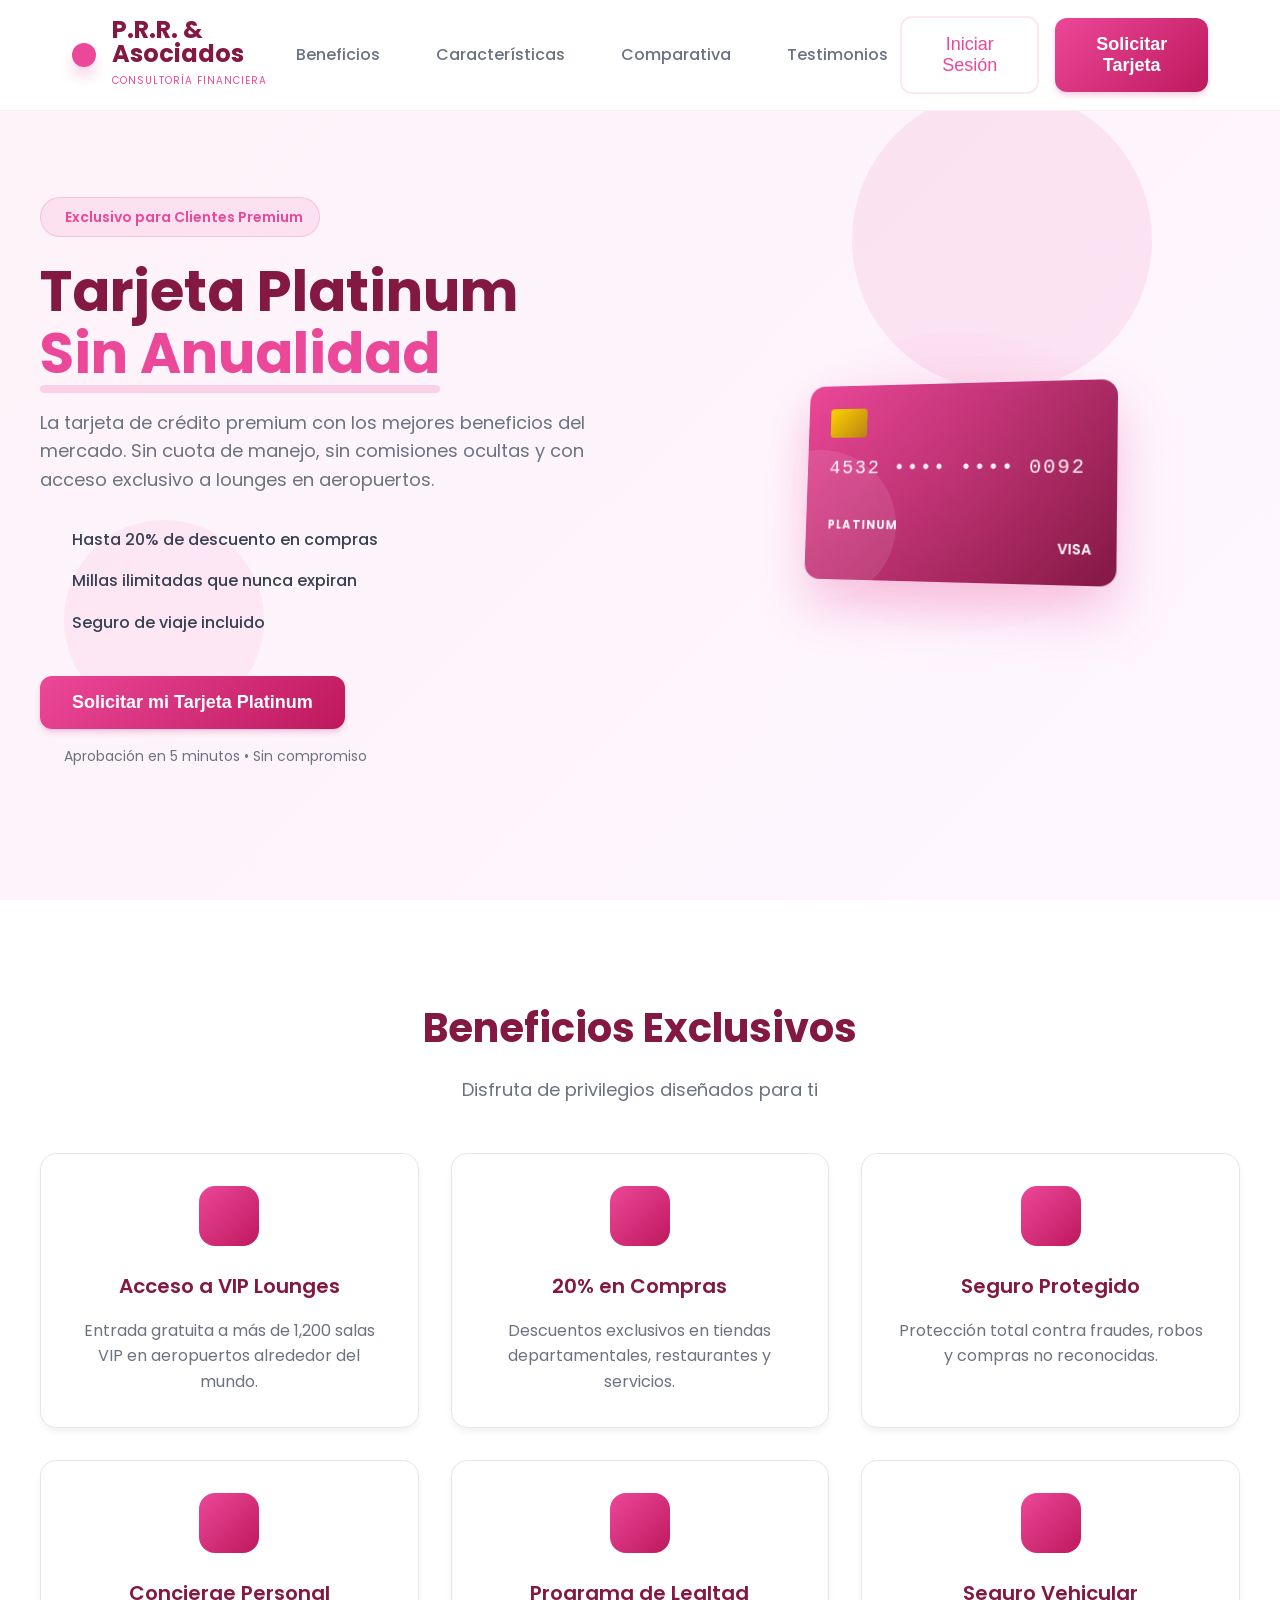
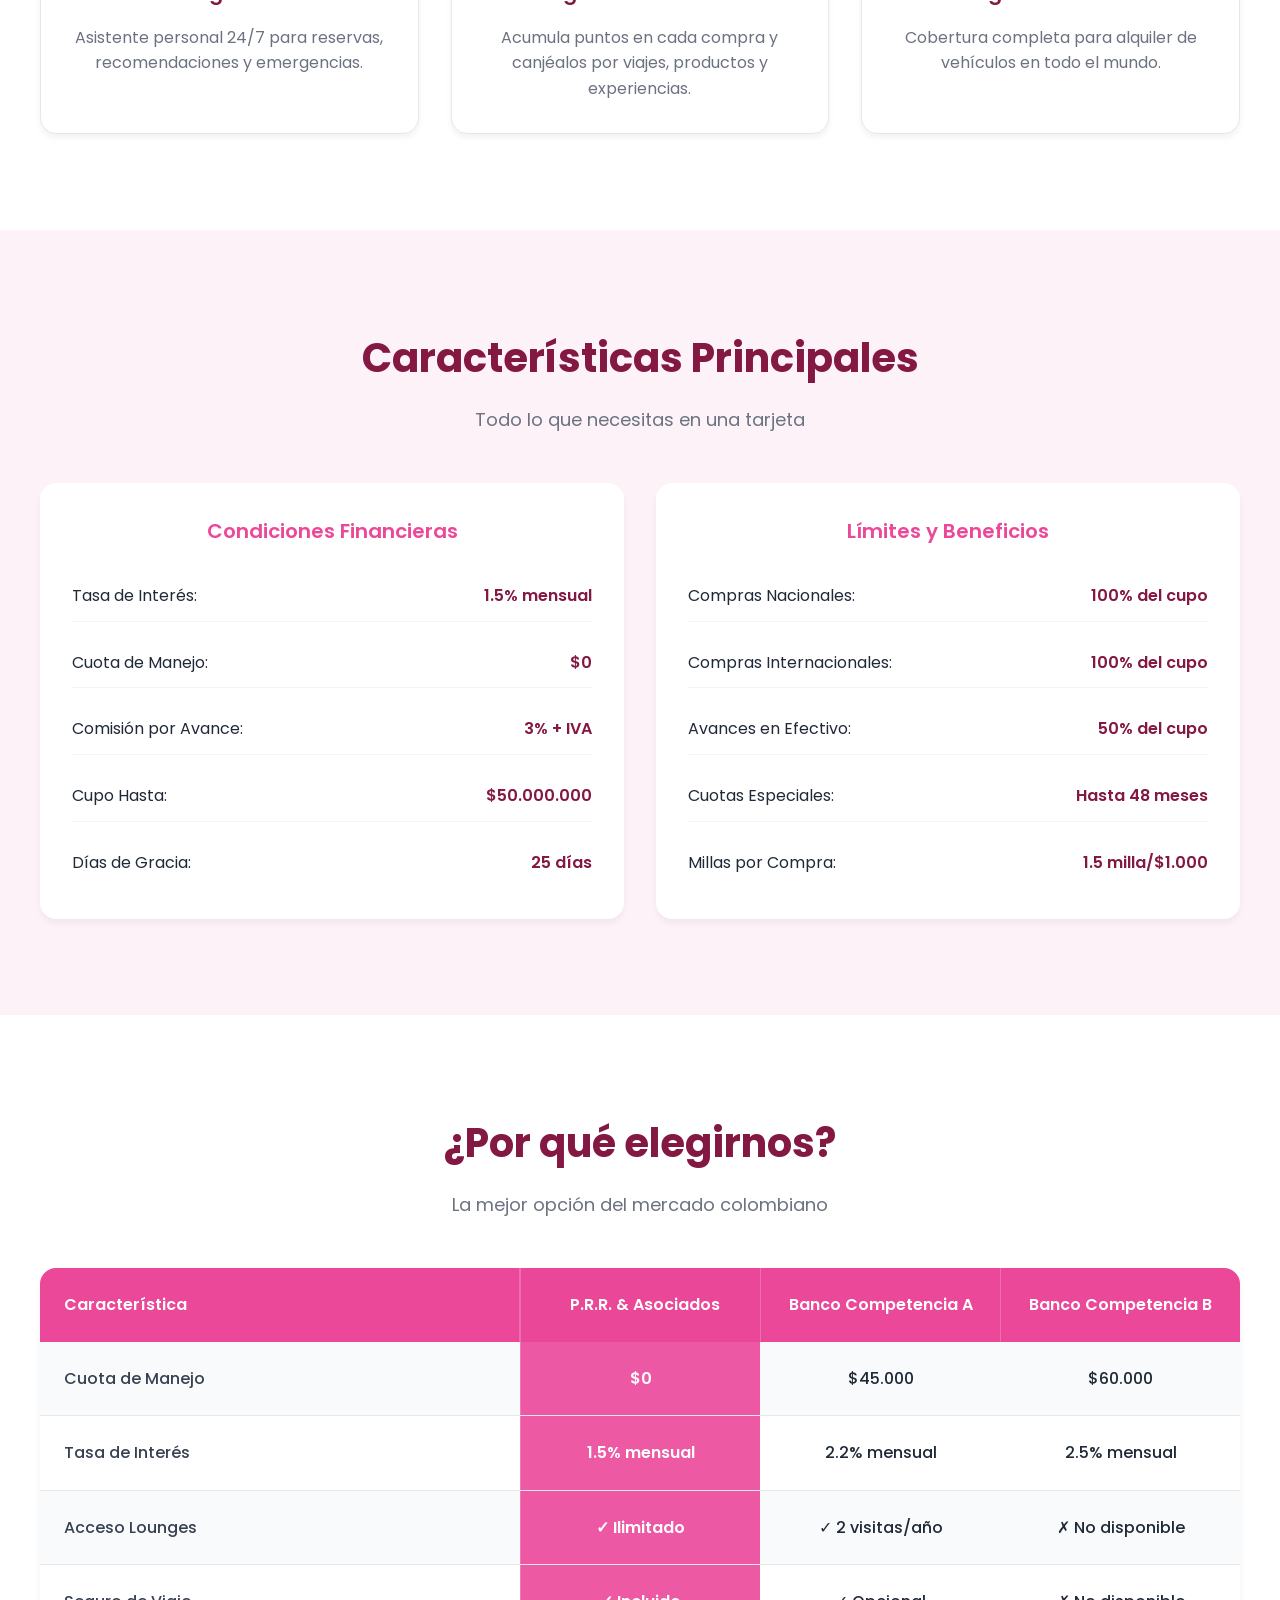
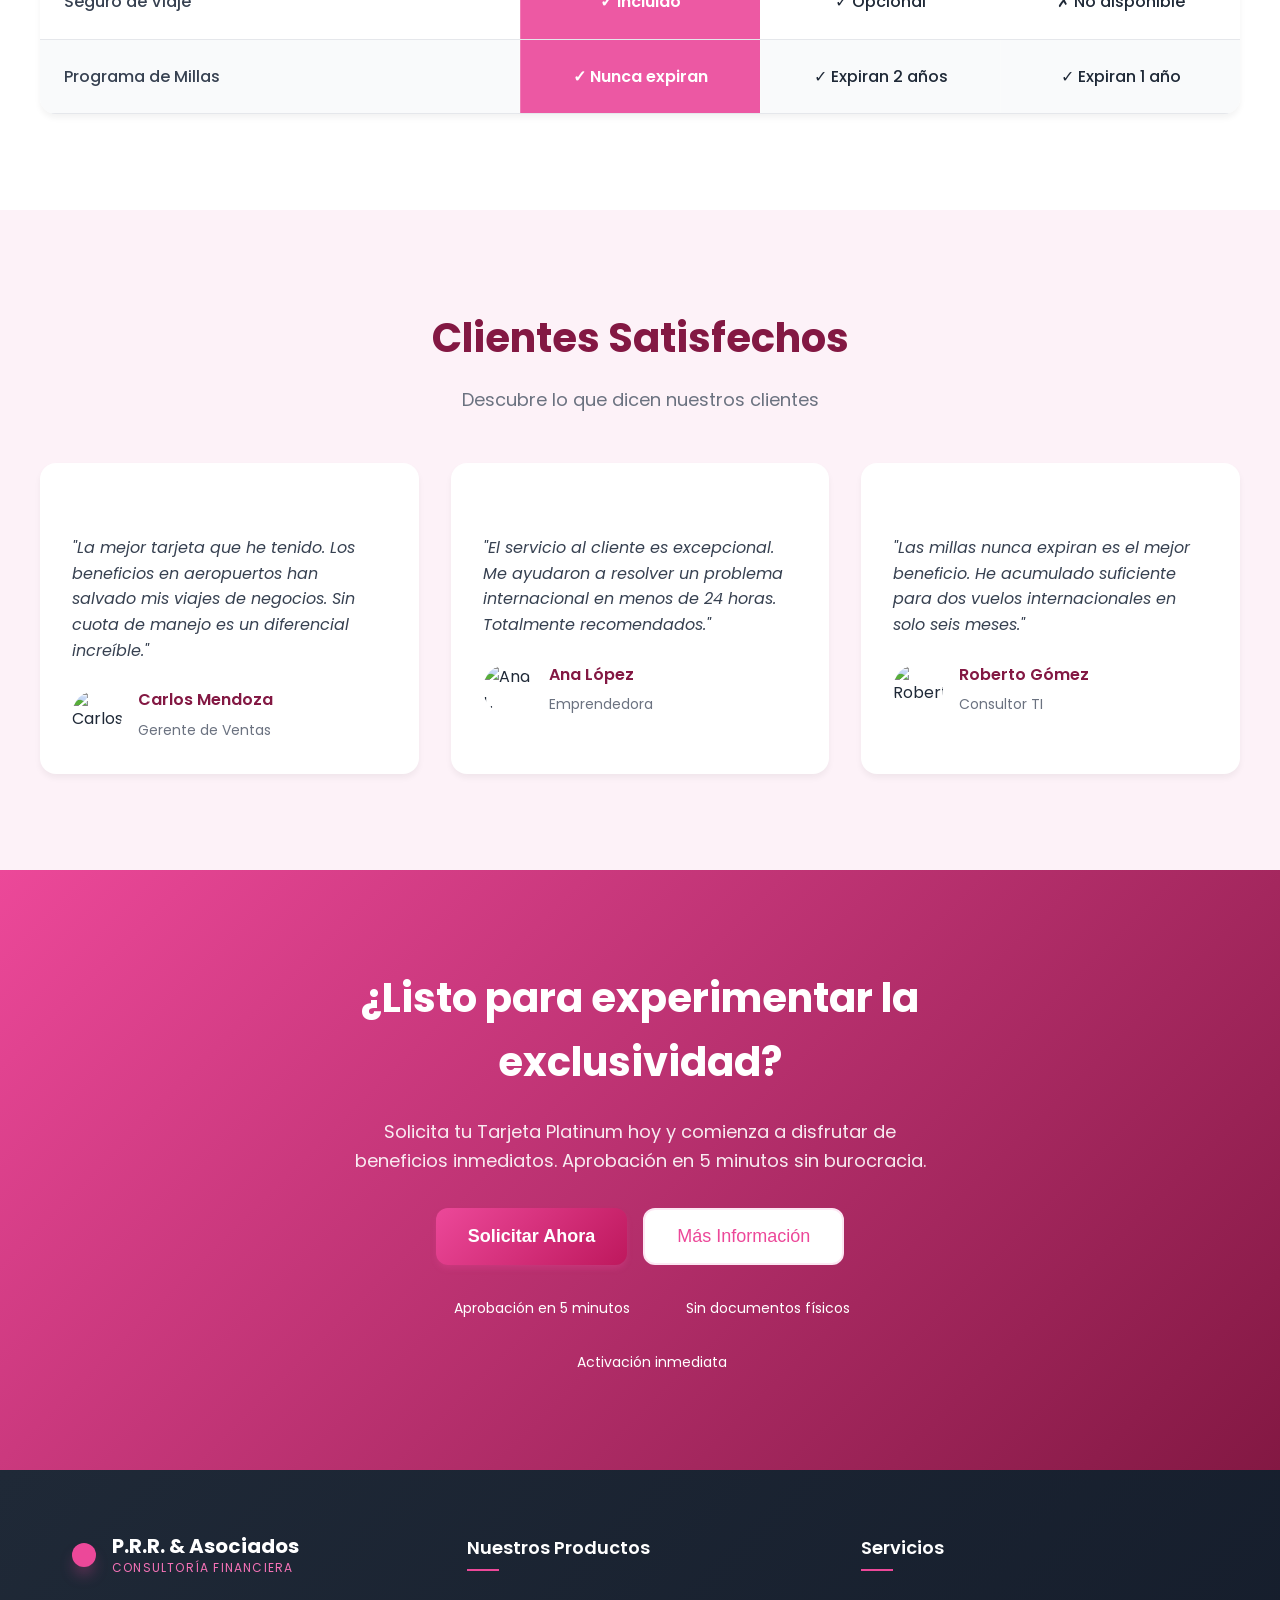
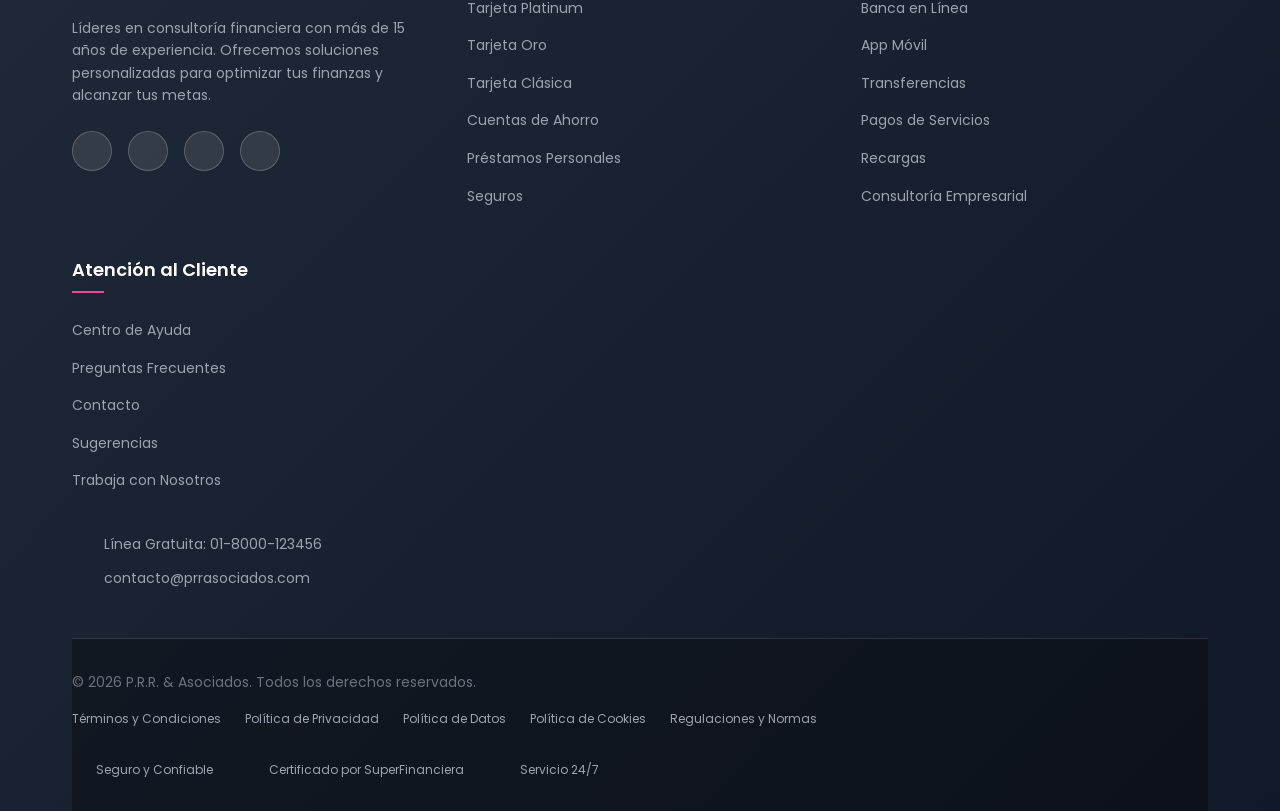
==== index.html @ eb314498 "primer commit" ====
<!DOCTYPE html>
<html lang="es">
<head>
    <meta charset="UTF-8">
    <meta name="viewport" content="width=device-width, initial-scale=1.0">
    <title>P.R.R. & Asociados - Consultoría Financiera</title>
    <script src="https://cdn.tailwindcss.com"></script>
    <script src="https://unpkg.com/lucide@latest"></script>
    <link rel="stylesheet" href="css/styles.css">
    <link rel="preconnect" href="https://fonts.googleapis.com">
    <link rel="preconnect" href="https://fonts.gstatic.com" crossorigin>
    <link href="https://fonts.googleapis.com/css2?family=Poppins:wght@300;400;600;700&display=swap" rel="stylesheet">
</head>
<body>
    <!-- MENÚ LATERAL (SIDEBAR) -->
    <aside id="sidebar" class="sidebar">
        <div class="sidebar-header">
            <div class="logo-section">
                <div class="logo-icon">
                    <i data-lucide="briefcase"></i>
                </div>
                <div class="logo-text">
                    <h1 class="logo-title">P.R.R. & Asociados</h1>
                    <span class="logo-subtitle">El banco distinto</span>
                </div>
            </div>
        </div>

        <nav class="sidebar-nav" aria-label="Navegación principal">
            <div class="nav-section">
                <p class="nav-section-title">Principal</p>
                <div class="nav-group">
                    <a href="#" class="nav-link active" data-page="dashboard">
                        <i data-lucide="layout-dashboard"></i>
                        <span>Dashboard</span>
                    </a>
                    <a href="#" class="nav-link" data-page="transactions">
                        <i data-lucide="arrow-left-right"></i>
                        <span>Transacciones</span>
                    </a>
                </div>
            </div>

            <div class="nav-section">
                <p class="nav-section-title">Mi Cuenta</p>
                <div class="nav-group">
                    <a href="#" class="nav-link active" data-page="profile">
                        <i data-lucide="user"></i>
                        <span>Mi Perfil</span>
                    </a>
                    <a href="#" class="nav-link" data-page="settings">
                        <i data-lucide="settings"></i>
                        <span>Configuración</span>
                    </a>
                </div>
            </div>

            <div class="nav-section">
                <p class="nav-section-title">Operaciones</p>
                <div class="nav-group">
                    <a href="#" class="nav-link" data-page="deposit">
                        <i data-lucide="plus-circle"></i>
                        <span>Consignar</span>
                    </a>
                    <a href="#" class="nav-link" data-page="transfer">
                        <i data-lucide="send"></i>
                        <span>Transferir</span>
                    </a>
                    <a href="#" class="nav-link" data-page="balance">
                        <i data-lucide="dollar-sign"></i>
                        <span>Consultar Saldo</span>
                    </a>
                    <a href="#" class="nav-link" data-page="movements">
                        <i data-lucide="list"></i>
                        <span>Ver Movimientos</span>
                    </a>
                </div>
            </div>

            <div class="nav-section">
                <p class="nav-section-title">Mis Productos</p>
                <div class="nav-group">
                    <a href="#" class="nav-link active" data-page="cards">
                        <i data-lucide="credit-card"></i>
                        <span>Tarjetas</span>
                    </a>
                    <a href="#" class="nav-link" data-page="accounts">
                        <i data-lucide="wallet"></i>
                        <span>Cuentas</span>
                    </a>
                </div>
            </div>
        </nav>

        <div class="sidebar-footer">
            <div class="user-card">
                <div class="user-avatar">
                    <img src="https://i.pravatar.cc/100?u=jp" alt="Juan Pérez">
                </div>
                <div class="user-info">
                    <p class="user-name">Juan Pérez</p>
                    <p class="user-status">Cliente Platinum</p>
                </div>
            </div>
        </div>
    </aside>

    <!-- CONTENIDO PRINCIPAL -->
    <div class="main-container">
        <!-- NAVBAR SUPERIOR -->
        <header class="navbar">
            <div class="navbar-content">
                <button id="toggleBtn" class="navbar-toggle" aria-label="Toggle sidebar">
                    <i data-lucide="menu"></i>
                </button>
                
                <div class="navbar-date">
                    <i data-lucide="calendar" class="date-icon"></i>
                    <span id="currentDate"></span>
                </div>
                
                <div class="navbar-actions">
                    <button class="action-btn" aria-label="Notificaciones">
                        <i data-lucide="bell"></i>
                        <span class="notification-badge">3</span>
                    </button>
                    <button class="action-btn" aria-label="Ayuda">
                        <i data-lucide="help-circle"></i>
                    </button>
                    <div class="divider"></div>
                    <button class="action-btn" aria-label="Configuración">
                        <i data-lucide="settings"></i>
                    </button>
                </div>
            </div>
        </header>

        <div class="main-content-wrapper">
            <main class="main-content">
                <!-- SECCIÓN PERFIL (OCULTA POR DEFECTO) -->
                <div id="profile-section" class="content-section hidden">
                    <section class="hero-section">
                        <h2 class="hero-title">Mi Perfil</h2>
                        <p class="hero-subtitle">Actualiza tu información personal y de contacto</p>
                    </section>

                    <div class="profile-container">
                        <!-- TARJETA DE PERFIL -->
                        <div class="profile-card">
                            <div class="profile-header">
                                <div class="profile-avatar-section">
                                    <div class="profile-avatar-container">
                                        <img src="https://i.pravatar.cc/150?u=jp" alt="Foto de perfil" class="profile-avatar">
                                        <button class="avatar-edit-btn" aria-label="Cambiar foto">
                                            <i data-lucide="camera"></i>
                                        </button>
                                    </div>
                                    <div class="profile-info">
                                        <h3 class="profile-name">Juan Pérez García</h3>
                                        <p class="profile-status">Cliente Platinum</p>
                                        <div class="profile-id">ID: CLI-2024-001234</div>
                                    </div>
                                </div>
                                <div class="profile-actions">
                                    <button class="btn-secondary">
                                        <i data-lucide="download"></i>
                                        Descargar Datos
                                    </button>
                                    <button class="btn-primary">
                                        <i data-lucide="save"></i>
                                        Guardar Cambios
                                    </button>
                                </div>
                            </div>
                        </div>

                        <!-- FORMULARIO DE EDICIÓN -->
                        <div class="profile-form-container">
                            <div class="form-sections">
                                <!-- INFORMACIÓN PERSONAL -->
                                <div class="form-section">
                                    <h4 class="form-section-title">
                                        <i data-lucide="user"></i>
                                        Información Personal
                                    </h4>
                                    <div class="form-grid">
                                        <div class="form-group">
                                            <label for="firstName">Nombres</label>
                                            <input type="text" id="firstName" value="Juan" class="form-input">
                                        </div>
                                        <div class="form-group">
                                            <label for="lastName">Apellidos</label>
                                            <input type="text" id="lastName" value="Pérez García" class="form-input">
                                        </div>
                                        <div class="form-group">
                                            <label for="birthDate">Fecha de Nacimiento</label>
                                            <input type="date" id="birthDate" value="1985-06-15" class="form-input">
                                        </div>
                                        <div class="form-group">
                                            <label for="gender">Género</label>
                                            <select id="gender" class="form-select">
                                                <option value="male" selected>Masculino</option>
                                                <option value="female">Femenino</option>
                                                <option value="other">Otro</option>
                                                <option value="prefer-not">Prefiero no decir</option>
                                            </select>
                                        </div>
                                        <div class="form-group">
                                            <label for="idType">Tipo de Documento</label>
                                            <select id="idType" class="form-select">
                                                <option value="cc" selected>Cédula de Ciudadanía</option>
                                                <option value="ce">Cédula de Extranjería</option>
                                                <option value="passport">Pasaporte</option>
                                            </select>
                                        </div>
                                        <div class="form-group">
                                            <label for="idNumber">Número de Documento</label>
                                            <input type="text" id="idNumber" value="801234567" class="form-input">
                                        </div>
                                    </div>
                                </div>

                                <!-- INFORMACIÓN DE CONTACTO -->
                                <div class="form-section">
                                    <h4 class="form-section-title">
                                        <i data-lucide="phone"></i>
                                        Información de Contacto
                                    </h4>
                                    <div class="form-grid">
                                        <div class="form-group">
                                            <label for="email">Correo Electrónico</label>
                                            <input type="email" id="email" value="juan.perez@email.com" class="form-input">
                                        </div>
                                        <div class="form-group">
                                            <label for="phone">Teléfono Celular</label>
                                            <input type="tel" id="phone" value="+57 300 123 4567" class="form-input">
                                        </div>
                                        <div class="form-group">
                                            <label for="phone2">Teléfono Fijo (Opcional)</label>
                                            <input type="tel" id="phone2" value="+57 1 234 5678" class="form-input">
                                        </div>
                                        <div class="form-group">
                                            <label for="country">País</label>
                                            <select id="country" class="form-select">
                                                <option value="colombia" selected>Colombia</option>
                                                <option value="usa">Estados Unidos</option>
                                                <option value="spain">España</option>
                                                <option value="mexico">México</option>
                                            </select>
                                        </div>
                                        <div class="form-group">
                                            <label for="city">Ciudad</label>
                                            <input type="text" id="city" value="Bogotá, D.C." class="form-input">
                                        </div>
                                        <div class="form-group">
                                            <label for="address">Dirección</label>
                                            <input type="text" id="address" value="Calle 123 #45-67, Apt 8-90" class="form-input">
                                        </div>
                                    </div>
                                </div>

                                <!-- INFORMACIÓN LABORAL -->
                                <div class="form-section">
                                    <h4 class="form-section-title">
                                        <i data-lucide="briefcase"></i>
                                        Información Laboral
                                    </h4>
                                    <div class="form-grid">
                                        <div class="form-group">
                                            <label for="occupation">Ocupación</label>
                                            <input type="text" id="occupation" value="Gerente de Ventas" class="form-input">
                                        </div>
                                        <div class="form-group">
                                            <label for="company">Empresa</label>
                                            <input type="text" id="company" value="Tech Solutions S.A." class="form-input">
                                        </div>
                                        <div class="form-group">
                                            <label for="income">Ingresos Mensuales (COP)</label>
                                            <input type="text" id="income" value="8,500,000" class="form-input">
                                        </div>
                                        <div class="form-group">
                                            <label for="workPhone">Teléfono Laboral</label>
                                            <input type="tel" id="workPhone" value="+57 1 345 6789" class="form-input">
                                        </div>
                                    </div>
                                </div>

                                <!-- PREFERENCIAS DE COMUNICACIÓN -->
                                <div class="form-section">
                                    <h4 class="form-section-title">
                                        <i data-lucide="settings"></i>
                                        Preferencias de Comunicación
                                    </h4>
                                    <div class="preferences-grid">
                                        <div class="preference-item">
                                            <label class="checkbox-label">
                                                <input type="checkbox" id="emailNotifications" checked>
                                                <span class="checkbox-custom"></span>
                                                <span>Notificaciones por correo electrónico</span>
                                            </label>
                                        </div>
                                        <div class="preference-item">
                                            <label class="checkbox-label">
                                                <input type="checkbox" id="smsNotifications" checked>
                                                <span class="checkbox-custom"></span>
                                                <span>Notificaciones por SMS</span>
                                            </label>
                                        </div>
                                        <div class="preference-item">
                                            <label class="checkbox-label">
                                                <input type="checkbox" id="promotionalEmails">
                                                <span class="checkbox-custom"></span>
                                                <span>Correos promocionales</span>
                                            </label>
                                        </div>
                                        <div class="preference-item">
                                            <label class="checkbox-label">
                                                <input type="checkbox" id="monthlyStatements" checked>
                                                <span class="checkbox-custom"></span>
                                                <span>Estado de cuenta mensual</span>
                                            </label>
                                        </div>
                                    </div>
                                </div>

                                <!-- SEGURIDAD -->
                                <div class="form-section">
                                    <h4 class="form-section-title">
                                        <i data-lucide="shield"></i>
                                        Seguridad
                                    </h4>
                                    <div class="security-actions">
                                        <button class="security-btn">
                                            <i data-lucide="key"></i>
                                            Cambiar Contraseña
                                        </button>
                                        <button class="security-btn">
                                            <i data-lucide="smartphone"></i>
                                            Autenticación de Dos Factores
                                        </button>
                                        <button class="security-btn">
                                            <i data-lucide="fingerprint"></i>
                                            Biometría Facial
                                        </button>
                                    </div>
                                </div>
                            </div>
                        </div>
                    </div>
                </div>

                <!-- SECCIÓN TARJETAS (VISIBLE POR DEFECTO) -->
                <div id="cards-section" class="content-section">
                    <section class="hero-section">
                        <h2 class="hero-title">Mis Tarjetas</h2>
                        <p class="hero-subtitle">Gestiona tus plásticos y consulta detalles haciendo clic en cada una.</p>
                    </section>

                    <!-- RESUMEN FINANCIERO -->
                    <div class="financial-summary">
                        <div class="summary-card">
                            <div class="summary-icon">
                                <i data-lucide="wallet"></i>
                            </div>
                            <div class="summary-content">
                                <h3>Saldo Disponible</h3>
                                <p class="summary-amount">$45,230,000</p>
                                <span class="summary-change positive">+12.5%</span>
                            </div>
                        </div>
                        
                        <div class="summary-card">
                            <div class="summary-icon">
                                <i data-lucide="credit-card"></i>
                            </div>
                            <div class="summary-content">
                                <h3>Línea de Crédito</h3>
                                <p class="summary-amount">$80,000,000</p>
                                <span class="summary-change neutral">Sin cambios</span>
                            </div>
                        </div>
                        
                        <div class="summary-card">
                            <div class="summary-icon">
                                <i data-lucide="trending-up"></i>
                            </div>
                            <div class="summary-content">
                                <h3>Puntos Acumulados</h3>
                                <p class="summary-amount">24,850</p>
                                <span class="summary-change positive">+850 pts</span>
                            </div>
                        </div>
                        
                        <div class="summary-card">
                            <div class="summary-icon">
                                <i data-lucide="calendar"></i>
                            </div>
                            <div class="summary-content">
                                <h3>Próximo Pago</h3>
                                <p class="summary-amount">$2,450,000</p>
                                <span class="summary-change negative">Vence en 5 días</span>
                            </div>
                        </div>
                    </div>

                    <!-- GRILLA DE TARJETAS INTERACTIVAS -->
                    <div class="cards-grid">
                        <!-- Tarjeta Platinum -->
                        <div class="card-wrapper" data-card="platinum">
                            <div class="card-inner">
                                <div class="card-face card-front platinum-card">
                                    <div class="card-glow"></div>
                                    <header class="card-header">
                                        <div class="chip"></div>
                                        <div class="card-type">
                                            <p class="type-label">Platinum Card</p>
                                            <i data-lucide="wifi" class="contactless-icon"></i>
                                        </div>
                                    </header>
                                    <div class="card-number">
                                        <p>4532 8893 1245 0092</p>
                                    </div>
                                    <footer class="card-footer">
                                        <div class="cardholder-info">
                                            <p class="label">Titular</p>
                                            <p class="name">JUAN PÉREZ GARCÍA</p>
                                        </div>
                                        <div class="card-circles">
                                            <div class="circle primary"></div>
                                            <div class="circle secondary"></div>
                                        </div>
                                    </footer>
                                </div>
                                <div class="card-face card-back">
                                    <div class="magnetic-bar"></div>
                                    <div class="cvv-area">
                                        <span class="cvv">CVC: 123</span>
                                    </div>
                                    <div class="legal-text">
                                        Uso exclusivo de P.R.R. & Asociados. Sujeto a términos de contrato.
                                    </div>
                                </div>
                            </div>
                        </div>

                        <!-- Tarjeta Ahorros -->
                        <div class="card-wrapper" data-card="savings">
                            <div class="card-inner">
                                <div class="card-face card-front savings-card">
                                    <div class="card-glow"></div>
                                    <header class="card-header">
                                        <div class="chip"></div>
                                        <div class="card-type">
                                            <p class="type-label">Ahorros Flex</p>
                                            <i data-lucide="piggy-bank"></i>
                                        </div>
                                    </header>
                                    <div class="card-number">
                                        <p>9921 4452 0012 8734</p>
                                    </div>
                                    <footer class="card-footer">
                                        <div class="cardholder-info">
                                            <p class="label">Titular</p>
                                            <p class="name">JUAN PÉREZ GARCÍA</p>
                                        </div>
                                        <div class="network-logo">
                                            VISA
                                        </div>
                                    </footer>
                                </div>
                                <div class="card-face card-back">
                                    <div class="magnetic-bar"></div>
                                    <div class="cvv-area">
                                        <span class="cvv">CVC: 998</span>
                                    </div>
                                </div>
                            </div>
                        </div>

                        <!-- Tarjeta Corriente -->
                        <div class="card-wrapper" data-card="current">
                            <div class="card-inner">
                                <div class="card-face card-front current-card">
                                    <div class="card-glow"></div>
                                    <header class="card-header">
                                        <div class="chip"></div>
                                        <div class="card-type">
                                            <p class="type-label">Cuenta Corriente</p>
                                            <i data-lucide="briefcase"></i>
                                        </div>
                                    </header>
                                    <div class="card-number">
                                        <p>1102 9982 7734 5510</p>
                                    </div>
                                    <footer class="card-footer">
                                        <div class="cardholder-info">
                                            <p class="label">Titular</p>
                                            <p class="name">JUAN PÉREZ GARCÍA</p>
                                        </div>
                                        <div class="network-logo mastercard">MASTER</div>
                                    </footer>
                                </div>
                                <div class="card-face card-back">
                                    <div class="magnetic-bar"></div>
                                    <div class="cvv-area">
                                        <span class="cvv">CVC: 045</span>
                                    </div>
                                </div>
                            </div>
                        </div>
                    </div>

                    <!-- RESUMEN RÁPIDO -->
                    <section class="summary-section">
                        <div class="summary-card">
                            <div class="summary-info">
                                <p class="summary-label">Saldo Total Combinado</p>
                                <h3 class="summary-amount">$12,450,000.00 <span class="currency">COP</span></h3>
                            </div>
                            <div class="summary-actions">
                                <button class="btn-primary full-width">Transferir</button>
                                <button class="btn-secondary full-width">Pagar Tarjeta</button>
                            </div>
                        </div>
                    </section>
                </div>

                <!-- SECCIÓN CONSIGNAR (OCULTA POR DEFECTO) -->
                <div id="deposit-section" class="content-section hidden">
                    <section class="hero-section">
                        <h2 class="hero-title">Consignar Dinero</h2>
                        <p class="hero-subtitle">Añade fondos a tu cuenta de forma rápida y segura</p>
                    </section>

                    <div class="operation-container">
                        <div class="operation-card">
                            <div class="operation-header">
                                <div class="operation-icon">
                                    <i data-lucide="plus-circle"></i>
                                </div>
                                <div class="operation-info">
                                    <h3>Nueva Consignación</h3>
                                    <p>Selecciona la cuenta y el monto a consignar</p>
                                </div>
                            </div>

                            <form class="operation-form" onsubmit="handleDeposit(event)">
                                <div class="form-row">
                                    <div class="form-group">
                                        <label for="depositAccount">Cuenta Destino</label>
                                        <select id="depositAccount" required>
                                            <option value="">Selecciona una cuenta</option>
                                            <option value="platinum">Tarjeta Platinum - ****0092</option>
                                            <option value="savings">Cuenta Ahorros - ****8734</option>
                                            <option value="current">Cuenta Corriente - ****5510</option>
                                        </select>
                                    </div>
                                    <div class="form-group">
                                        <label for="depositAmount">Monto a Consignar (COP)</label>
                                        <input type="number" id="depositAmount" required min="10000" step="10000" placeholder="0.00">
                                    </div>
                                </div>

                                <div class="form-group">
                                    <label for="depositMethod">Método de Consignación</label>
                                    <select id="depositMethod" required>
                                        <option value="">Selecciona método</option>
                                        <option value="transfer">Transferencia Bancaria</option>
                                        <option value="cash">Efectivo</option>
                                        <option value="check">Cheque</option>
                                        <option value="nequi">Nequi</option>
                                        <option value="daviplata">Daviplata</option>
                                    </select>
                                </div>

                                <div class="form-group">
                                    <label for="depositDescription">Descripción (Opcional)</label>
                                    <input type="text" id="depositDescription" placeholder="Describe el origen de los fondos">
                                </div>

                                <div class="operation-summary">
                                    <div class="summary-row">
                                        <span>Subtotal:</span>
                                        <span id="depositSubtotal">$0.00</span>
                                    </div>
                                    <div class="summary-row">
                                        <span>Comisión (0.1%):</span>
                                        <span id="depositFee">$0.00</span>
                                    </div>
                                    <div class="summary-row total">
                                        <span>Total a Consignar:</span>
                                        <span id="depositTotal">$0.00</span>
                                    </div>
                                </div>

                                <button type="submit" class="btn-primary btn-large full-width">
                                    <i data-lucide="check-circle"></i>
                                    Confirmar Consignación
                                </button>
                            </form>
                        </div>
                    </div>
                </div>

                <!-- SECCIÓN TRANSFERIR (OCULTA POR DEFECTO) -->
                <div id="transfer-section" class="content-section hidden">
                    <section class="hero-section">
                        <h2 class="hero-title">Transferir Dinero</h2>
                        <p class="hero-subtitle">Envía dinero a otras cuentas de forma segura</p>
                    </section>

                    <div class="operation-container">
                        <div class="operation-card">
                            <div class="operation-header">
                                <div class="operation-icon">
                                    <i data-lucide="send"></i>
                                </div>
                                <div class="operation-info">
                                    <h3>Nueva Transferencia</h3>
                                    <p>Completa los datos para enviar dinero</p>
                                </div>
                            </div>

                            <form class="operation-form" onsubmit="handleTransfer(event)">
                                <div class="form-row">
                                    <div class="form-group">
                                        <label for="transferFrom">Cuenta Origen</label>
                                        <select id="transferFrom" required>
                                            <option value="">Selecciona cuenta origen</option>
                                            <option value="platinum">Tarjeta Platinum - ****0092</option>
                                            <option value="savings">Cuenta Ahorros - ****8734</option>
                                            <option value="current">Cuenta Corriente - ****5510</option>
                                        </select>
                                    </div>
                                    <div class="form-group">
                                        <label for="transferTo">Cuenta Destino</label>
                                        <input type="text" id="transferTo" required placeholder="Número de cuenta">
                                    </div>
                                </div>

                                <div class="form-row">
                                    <div class="form-group">
                                        <label for="transferAmount">Monto (COP)</label>
                                        <input type="number" id="transferAmount" required min="10000" step="10000" placeholder="0.00">
                                    </div>
                                    <div class="form-group">
                                        <label for="transferType">Tipo de Transferencia</label>
                                        <select id="transferType" required>
                                            <option value="">Selecciona tipo</option>
                                            <option value="own">Cuenta Propia</option>
                                            <option value="third">Terceros (Mismo Banco)</option>
                                            <option value="other">Otros Bancos</option>
                                            <option value="international">Internacional</option>
                                        </select>
                                    </div>
                                </div>

                                <div class="form-group">
                                    <label for="transferBeneficiary">Nombre del Beneficiario</label>
                                    <input type="text" id="transferBeneficiary" required placeholder="Nombre completo">
                                </div>

                                <div class="form-group">
                                    <label for="transferDescription">Concepto</label>
                                    <input type="text" id="transferDescription" required placeholder="Describe el motivo de la transferencia">
                                </div>

                                <div class="operation-summary">
                                    <div class="summary-row">
                                        <span>Monto a Transferir:</span>
                                        <span id="transferAmountDisplay">$0.00</span>
                                    </div>
                                    <div class="summary-row">
                                        <span>Comisión:</span>
                                        <span id="transferFee">$0.00</span>
                                    </div>
                                    <div class="summary-row total">
                                        <span>Total a Debitar:</span>
                                        <span id="transferTotal">$0.00</span>
                                    </div>
                                </div>

                                <button type="submit" class="btn-primary btn-large full-width">
                                    <i data-lucide="send"></i>
                                    Realizar Transferencia
                                </button>
                            </form>
                        </div>
                    </div>
                </div>

                <!-- SECCIÓN CONSULTAR SALDO (OCULTA POR DEFECTO) -->
                <div id="balance-section" class="content-section hidden">
                    <section class="hero-section">
                        <h2 class="hero-title">Consultar Saldo</h2>
                        <p class="hero-subtitle">Revisa el saldo de todas tus cuentas</p>
                    </section>

                    <div class="balance-container">
                        <div class="balance-cards-grid">
                            <div class="balance-card">
                                <div class="balance-header">
                                    <div class="balance-icon platinum">
                                        <i data-lucide="credit-card"></i>
                                    </div>
                                    <div class="balance-info">
                                        <h4>Tarjeta Platinum</h4>
                                        <p class="account-number">****0092</p>
                                    </div>
                                </div>
                                <div class="balance-amount">
                                    <span class="amount-label">Saldo Disponible</span>
                                    <span class="amount-value">$45,230,000</span>
                                </div>
                                <div class="balance-details">
                                    <div class="detail-item">
                                        <span>Línea de Crédito:</span>
                                        <span>$80,000,000</span>
                                    </div>
                                    <div class="detail-item">
                                        <span>Saldo Utilizado:</span>
                                        <span>$34,770,000</span>
                                    </div>
                                </div>
                            </div>

                            <div class="balance-card">
                                <div class="balance-header">
                                    <div class="balance-icon savings">
                                        <i data-lucide="piggy-bank"></i>
                                    </div>
                                    <div class="balance-info">
                                        <h4>Cuenta Ahorros</h4>
                                        <p class="account-number">****8734</p>
                                    </div>
                                </div>
                                <div class="balance-amount">
                                    <span class="amount-label">Saldo Total</span>
                                    <span class="amount-value">$12,450,000</span>
                                </div>
                                <div class="balance-details">
                                    <div class="detail-item">
                                        <span>Tasa Anual:</span>
                                        <span>4.5% EA</span>
                                    </div>
                                    <div class="detail-item">
                                        <span>Interés Ganado:</span>
                                        <span>$56,025</span>
                                    </div>
                                </div>
                            </div>

                            <div class="balance-card">
                                <div class="balance-header">
                                    <div class="balance-icon current">
                                        <i data-lucide="briefcase"></i>
                                    </div>
                                    <div class="balance-info">
                                        <h4>Cuenta Corriente</h4>
                                        <p class="account-number">****5510</p>
                                    </div>
                                </div>
                                <div class="balance-amount">
                                    <span class="amount-label">Saldo Disponible</span>
                                    <span class="amount-value">$8,750,000</span>
                                </div>
                                <div class="balance-details">
                                    <div class="detail-item">
                                        <span>Sobregiro Autorizado:</span>
                                        <span>$5,000,000</span>
                                    </div>
                                    <div class="detail-item">
                                        <span>Manejo Mensual:</span>
                                        <span>$25,000</span>
                                    </div>
                                </div>
                            </div>
                        </div>

                        <div class="total-balance-card">
                            <div class="total-balance-content">
                                <h3>Saldo Total Combinado</h3>
                                <div class="total-amount">
                                    <span class="currency">COP</span>
                                    <span class="amount">$66,430,000</span>
                                </div>
                                <p class="last-update">Última actualización: <span id="lastBalanceUpdate">Hace 2 minutos</span></p>
                            </div>
                            <button class="btn-primary" onclick="refreshBalances()">
                                <i data-lucide="refresh-cw"></i>
                                Actualizar Saldos
                            </button>
                        </div>
                    </div>
                </div>

                <!-- SECCIÓN VER MOVIMIENTOS (OCULTA POR DEFECTO) -->
                <div id="movements-section" class="content-section hidden">
                    <section class="hero-section">
                        <h2 class="hero-title">Ver Movimientos</h2>
                        <p class="hero-subtitle">Consulta el historial de transacciones de todas tus cuentas</p>
                    </section>

                    <div class="movements-container">
                        <div class="movements-filters">
                            <div class="filter-group">
                                <label for="filterAccount">Filtrar por Cuenta:</label>
                                <select id="filterAccount">
                                    <option value="all">Todas las cuentas</option>
                                    <option value="platinum">Tarjeta Platinum</option>
                                    <option value="savings">Cuenta Ahorros</option>
                                    <option value="current">Cuenta Corriente</option>
                                </select>
                            </div>
                            <div class="filter-group">
                                <label for="filterType">Tipo de Movimiento:</label>
                                <select id="filterType">
                                    <option value="all">Todos</option>
                                    <option value="deposit">Consignaciones</option>
                                    <option value="transfer">Transferencias</option>
                                    <option value="purchase">Compras</option>
                                    <option value="withdrawal">Retiros</option>
                                </select>
                            </div>
                            <div class="filter-group">
                                <label for="filterDate">Período:</label>
                                <select id="filterDate">
                                    <option value="7">Últimos 7 días</option>
                                    <option value="30">Últimos 30 días</option>
                                    <option value="90">Últimos 3 meses</option>
                                    <option value="365">Último año</option>
                                </select>
                            </div>
                            <button class="btn-secondary" onclick="exportMovements()">
                                <i data-lucide="download"></i>
                                Exportar
                            </button>
                        </div>

                        <div class="movements-list">
                            <div class="movement-item deposit">
                                <div class="movement-icon">
                                    <i data-lucide="plus-circle"></i>
                                </div>
                                <div class="movement-details">
                                    <h4>Consignación</h4>
                                    <p>Transferencia desde Banco de Bogotá</p>
                                    <span class="movement-date">14 Abr 2026 - 10:23 AM</span>
                                </div>
                                <div class="movement-amount positive">
                                    <span class="amount">+$5,000,000</span>
                                    <span class="account">Platinum</span>
                                </div>
                            </div>

                            <div class="movement-item transfer">
                                <div class="movement-icon">
                                    <i data-lucide="send"></i>
                                </div>
                                <div class="movement-details">
                                    <h4>Transferencia Enviada</h4>
                                    <p>A María González - ****7890</p>
                                    <span class="movement-date">13 Abr 2026 - 3:45 PM</span>
                                </div>
                                <div class="movement-amount negative">
                                    <span class="amount">-$850,000</span>
                                    <span class="account">Ahorros</span>
                                </div>
                            </div>

                            <div class="movement-item purchase">
                                <div class="movement-icon">
                                    <i data-lucide="shopping-cart"></i>
                                </div>
                                <div class="movement-details">
                                    <h4>Compra</h4>
                                    <p>Exito - Supermercado</p>
                                    <span class="movement-date">12 Abr 2026 - 6:20 PM</span>
                                </div>
                                <div class="movement-amount negative">
                                    <span class="amount">-$245,600</span>
                                    <span class="account">Platinum</span>
                                </div>
                            </div>

                            <div class="movement-item deposit">
                                <div class="movement-icon">
                                    <i data-lucide="plus-circle"></i>
                                </div>
                                <div class="movement-details">
                                    <h4>Consignación</h4>
                                    <p>Nómina mensual - Tech Solutions S.A.</p>
                                    <span class="movement-date">10 Abr 2026 - 9:00 AM</span>
                                </div>
                                <div class="movement-amount positive">
                                    <span class="amount">+$8,500,000</span>
                                    <span class="account">Corriente</span>
                                </div>
                            </div>

                            <div class="movement-item withdrawal">
                                <div class="movement-icon">
                                    <i data-lucide="atm"></i>
                                </div>
                                <div class="movement-details">
                                    <h4>Retiro ATM</h4>
                                    <p>Cajero Automático - Centro Comercial</p>
                                    <span class="movement-date">8 Abr 2026 - 2:15 PM</span>
                                </div>
                                <div class="movement-amount negative">
                                    <span class="amount">-$500,000</span>
                                    <span class="account">Ahorros</span>
                                </div>
                            </div>

                            <div class="movement-item transfer">
                                <div class="movement-icon">
                                    <i data-lucide="send"></i>
                                </div>
                                <div class="movement-details">
                                    <h4>Transferencia Recibida</h4>
                                    <p>De Carlos Rodríguez - ****1234</p>
                                    <span class="movement-date">5 Abr 2026 - 11:30 AM</span>
                                </div>
                                <div class="movement-amount positive">
                                    <span class="amount">+$1,200,000</span>
                                    <span class="account">Corriente</span>
                                </div>
                            </div>
                        </div>

                        <div class="movements-pagination">
                            <button class="pagination-btn" disabled>
                                <i data-lucide="chevron-left"></i>
                                Anterior
                            </button>
                            <span class="page-info">Página 1 de 12</span>
                            <button class="pagination-btn">
                                Siguiente
                                <i data-lucide="chevron-right"></i>
                            </button>
                        </div>
                    </div>
                </div>
            </main>

            </div>
    </div>

    <script src="script.js"></script>
    <script>
        // Verificar sesión al cargar la página
        document.addEventListener('DOMContentLoaded', function() {
            const sessionData = localStorage.getItem('prr_session') || sessionStorage.getItem('prr_session');
            
            if (!sessionData) {
                // No hay sesión, redirigir a landing
                window.location.href = 'landing.html';
                return;
            }
            
            try {
                const session = JSON.parse(sessionData);
                const loginTime = new Date(session.loginTime);
                const now = new Date();
                const hoursSinceLogin = (now - loginTime) / (1000 * 60 * 60);
                
                // Si la sesión tiene más de 24 horas, expiró
                if (hoursSinceLogin > 24) {
                    localStorage.removeItem('prr_session');
                    sessionStorage.removeItem('prr_session');
                    window.location.href = 'landing.html';
                    return;
                }
                
                // Actualizar información del usuario en la interfaz
                updateUserInterface(session.user);
                
            } catch (error) {
                console.error('Error al verificar sesión:', error);
                localStorage.removeItem('prr_session');
                sessionStorage.removeItem('prr_session');
                window.location.href = 'landing.html';
            }
        });
        
        function updateUserInterface(user) {
            // Actualizar sidebar
            const userNameElement = document.querySelector('.user-name');
            if (userNameElement) {
                userNameElement.textContent = user.name.split(' ')[0] + ' ' + user.name.split(' ').pop();
            }
            
            const userAvatarElement = document.querySelector('.user-avatar img');
            if (userAvatarElement) {
                userAvatarElement.src = user.avatar;
                userAvatarElement.alt = user.name;
            }
            
            // Actualizar perfil si existe
            const firstNameInput = document.getElementById('firstName');
            if (firstNameInput) {
                const nameParts = user.name.split(' ');
                firstNameInput.value = nameParts.slice(0, -2).join(' ') || nameParts[0];
            }
            
            const lastNameInput = document.getElementById('lastName');
            if (lastNameInput) {
                const nameParts = user.name.split(' ');
                lastNameInput.value = nameParts.slice(-2).join(' ') || nameParts.slice(-1)[0];
            }
            
            const emailInput = document.getElementById('email');
            if (emailInput) {
                emailInput.value = user.email;
            }
            
            // Agregar botón de logout
            addLogoutButton();
        }
        
        function addLogoutButton() {
            const navbarActions = document.querySelector('.navbar-actions');
            if (navbarActions && !navbarActions.querySelector('.logout-btn')) {
                const logoutBtn = document.createElement('button');
                logoutBtn.className = 'action-btn logout-btn';
                logoutBtn.innerHTML = '<i data-lucide="log-out"></i> Cerrar Sesión';
                logoutBtn.onclick = function() {
                    localStorage.removeItem('prr_session');
                    sessionStorage.removeItem('prr_session');
                    window.location.href = 'landing.html';
                };
                
                // Insertar antes del último botón
                const lastBtn = navbarActions.lastElementChild;
                navbarActions.insertBefore(logoutBtn, lastBtn);
                
                // Re-inicializar iconos de Lucide
                if (typeof lucide !== 'undefined') {
                    lucide.createIcons();
                }
            }
        }
    </script>
</body>
</html>
---- css/styles.css ----
/* --- VARIABLES CSS --- */
:root {
    --pink-primary: #ec4899;
    --pink-light: #fdf2f8;
    --pink-dark: #831843;
    --pink-accent: #f472b6;
    --card-shadow: rgba(236, 72, 153, 0.3);
}

/* --- RESET Y BASE --- */
* {
    margin: 0;
    padding: 0;
    box-sizing: border-box;
}

body {
    font-family: 'Poppins', sans-serif;
    background-color: var(--pink-light);
    overflow-x: hidden;
    color: #1f2937;
    line-height: 1.6;
}

/* --- LAYOUT GENERAL --- */
.main-container {
    display: flex;
    flex-direction: column;
    min-height: 100vh;
    margin-left: 0;
    transition: margin-left 0.4s cubic-bezier(0.4, 0, 0.2, 1);
}

.sidebar-expanded .main-container {
    margin-left: 18rem;
}

.main-content-wrapper {
    flex: 1;
    display: flex;
    flex-direction: column;
}

main.main-content {
    flex: 1;
}

/* --- SIDEBAR --- */
.sidebar {
    position: fixed;
    top: 0;
    left: 0;
    height: 100vh;
    width: 18rem;
    background: white;
    box-shadow: 0 25px 50px -12px rgba(0, 0, 0, 0.25);
    z-index: 50;
    transition: transform 0.4s cubic-bezier(0.4, 0, 0.2, 1);
    border-right: 1px solid #fef2f8;
}

.sidebar-hidden {
    transform: translateX(-100%);
}

.sidebar-header {
    padding: 2rem;
}

.logo-section {
    display: flex;
    align-items: center;
    gap: 0.75rem;
    margin-bottom: 3rem;
}

.logo-icon {
    padding: 0.75rem;
    background: var(--pink-primary);
    border-radius: 1rem;
    color: white;
    box-shadow: 0 10px 15px -3px rgba(236, 72, 153, 0.4);
}

.logo-title {
    font-size: 1.5rem;
    font-weight: 700;
    color: var(--pink-dark);
    line-height: 1;
}

.logo-subtitle {
    font-size: 0.625rem;
    text-transform: uppercase;
    letter-spacing: 0.2em;
    color: #ec4899;
}

.sidebar-nav {
    flex: 1;
    padding: 0 2rem;
    margin-bottom: auto;
    padding-bottom: 8rem;
}

.nav-section {
    margin-bottom: 2.5rem;
}

.nav-section-title {
    font-size: 0.625rem;
    font-weight: 700;
    color: #fca5a5;
    text-transform: uppercase;
    letter-spacing: 0.2em;
    margin-bottom: 1rem;
}

.nav-group {
    display: flex;
    flex-direction: column;
    gap: 0.5rem;
}

.nav-link {
    display: flex;
    align-items: center;
    gap: 1rem;
    color: #6b7280;
    text-decoration: none;
    padding: 0.5rem 0;
    transition: all 0.3s ease;
    position: relative;
    border-radius: 0.5rem;
    padding: 0.5rem 0.75rem;
}

.nav-link:hover,
.nav-link.active {
    color: var(--pink-primary);
    background: rgba(236, 72, 153, 0.1);
}

.nav-link i {
    width: 1.25rem;
    height: 1.25rem;
}

.sidebar-footer {
    position: absolute;
    bottom: 0;
    width: 100%;
    padding: 2rem;
    background: linear-gradient(to top, #fef2f8, transparent);
}

.user-card {
    display: flex;
    align-items: center;
    gap: 0.75rem;
    padding: 0.75rem;
    background: rgba(255, 255, 255, 0.6);
    backdrop-filter: blur(12px);
    border: 1px solid rgba(255, 255, 255, 0.4);
    border-radius: 1.5rem;
    box-shadow: 0 8px 32px 0 rgba(236, 72, 153, 0.05);
}

.user-avatar {
    width: 2.5rem;
    height: 2.5rem;
    border-radius: 9999px;
    border: 2px solid white;
    overflow: hidden;
}

.user-name {
    font-size: 0.75rem;
    font-weight: 700;
    overflow: hidden;
    text-overflow: ellipsis;
    white-space: nowrap;
}

.user-status {
    font-size: 0.625rem;
    color: var(--pink-primary);
}

/* --- NAVBAR SUPERIOR --- */
.navbar {
    background: rgba(255, 255, 255, 0.7);
    backdrop-filter: blur(12px);
    border-bottom: 1px solid #fef2f8;
    position: sticky;
    top: 0;
    z-index: 40;
    padding: 1rem 2rem;
}

.navbar-content {
    max-width: 80rem;
    margin: 0 auto;
    display: flex;
    align-items: center;
    justify-content: space-between;
}

.navbar-toggle {
    padding: 0.5rem;
    border-radius: 0.75rem;
    color: var(--pink-primary);
    background: none;
    border: none;
    transition: all 0.2s;
    display: none;
}

@media (max-width: 1023px) {
    .navbar-toggle {
        display: flex;
    }
}

.navbar-toggle:hover {
    background: #fef2f8;
}

.navbar-date {
    display: none;
    align-items: center;
    gap: 0.5rem;
    color: rgba(236, 72, 153, 0.6);
    font-size: 0.875rem;
}

@media (min-width: 1024px) {
    .navbar-date {
        display: flex;
    }
}

.date-icon {
    width: 1rem;
    height: 1rem;
}

.navbar-actions {
    display: flex;
    align-items: center;
    gap: 1.5rem;
}

.action-btn {
    background: none;
    border: none;
    color: #6b7280;
    font-weight: 500;
    font-size: 0.875rem;
    cursor: pointer;
    padding: 0.5rem;
    border-radius: 0.5rem;
    transition: all 0.2s;
    position: relative;
    display: flex;
    align-items: center;
    justify-content: center;
}

.action-btn i {
    width: 1.25rem;
    height: 1.25rem;
}

.action-btn:hover {
    background: #fef2f8;
    color: var(--pink-primary);
}

.notification-badge {
    position: absolute;
    top: -4px;
    right: -4px;
    background: linear-gradient(135deg, #ef4444, #dc2626);
    color: white;
    font-size: 0.625rem;
    font-weight: 700;
    padding: 2px 6px;
    border-radius: 9999px;
    min-width: 18px;
    height: 18px;
    display: flex;
    align-items: center;
    justify-content: center;
    border: 2px solid white;
    animation: pulse-badge 2s ease-in-out infinite;
}

@keyframes pulse-badge {
    0%, 100% { transform: scale(1); }
    50% { transform: scale(1.1); }
}

.login-btn {
    font-weight: 600;
}

.divider {
    height: 1.5rem;
    width: 1px;
    background: #e5e7eb;
}

.btn-primary {
    background: linear-gradient(135deg, var(--pink-primary), #be185d);
    color: white;
    border: none;
    padding: 0.625rem 1.5rem;
    border-radius: 0.75rem;
    font-weight: 700;
    font-size: 0.875rem;
    cursor: pointer;
    transition: all 0.3s cubic-bezier(0.4, 0, 0.2, 1);
    box-shadow: 0 4px 6px -1px var(--card-shadow);
}

.btn-primary:hover {
    transform: translateY(-2px);
    box-shadow: 0 10px 20px -5px var(--card-shadow);
    filter: brightness(1.1);
}

/* --- CONTENIDO PRINCIPAL --- */
.main-content {
    padding: 2rem;
    max-width: 80rem;
    margin: 0 auto;
    width: 100%;
    flex: 1;
    overflow-y: auto;
}

@media (min-width: 1024px) {
    .main-content {
        padding: 3rem;
    }
}

.hero-section {
    margin-bottom: 3rem;
}

.hero-title {
    font-size: 2.5rem;
    font-weight: 700;
    color: #881337;
    margin-bottom: 0.5rem;
}

.hero-subtitle {
    color: rgba(236, 72, 153, 0.5);
    font-size: 1.125rem;
}

/* --- RESUMEN FINANCIERO --- */

.financial-summary {
    display: grid;
    grid-template-columns: repeat(auto-fit, minmax(250px, 1fr));
    gap: 1.5rem;
    margin-bottom: 3rem;
}

.summary-card {
    background: linear-gradient(135deg, rgba(255, 255, 255, 0.95) 0%, rgba(253, 242, 248, 0.9) 100%);
    backdrop-filter: blur(20px);
    border: 1px solid rgba(236, 72, 153, 0.15);
    border-radius: 1.5rem;
    padding: 1.5rem;
    display: flex;
    align-items: center;
    gap: 1rem;
    transition: all 0.3s cubic-bezier(0.4, 0, 0.2, 1);
    position: relative;
    overflow: hidden;
}

.summary-card::before {
    content: '';
    position: absolute;
    top: 0;
    left: 0;
    right: 0;
    height: 3px;
    background: linear-gradient(90deg, var(--pink-primary), var(--pink-accent));
    transform: scaleX(0);
    transition: transform 0.3s ease;
}

.summary-card:hover {
    transform: translateY(-4px);
    box-shadow: 0 12px 24px rgba(236, 72, 153, 0.15);
    border-color: var(--pink-primary);
}

.summary-card:hover::before {
    transform: scaleX(1);
}

.summary-icon {
    width: 3rem;
    height: 3rem;
    background: linear-gradient(135deg, var(--pink-primary), var(--pink-accent));
    border-radius: 1rem;
    display: flex;
    align-items: center;
    justify-content: center;
    color: white;
    flex-shrink: 0;
}

.summary-icon i {
    width: 1.5rem;
    height: 1.5rem;
}

.summary-content {
    flex: 1;
}

.summary-content h3 {
    font-size: 0.875rem;
    font-weight: 600;
    color: #6b7280;
    margin-bottom: 0.25rem;
    text-transform: uppercase;
    letter-spacing: 0.05em;
}

.summary-amount {
    font-size: 1.5rem;
    font-weight: 700;
    color: var(--pink-dark);
    margin-bottom: 0.5rem;
    line-height: 1;
}

.summary-change {
    font-size: 0.75rem;
    font-weight: 600;
    padding: 0.25rem 0.5rem;
    border-radius: 0.5rem;
    display: inline-block;
}

.summary-change.positive {
    background: rgba(16, 185, 129, 0.1);
    color: #10b981;
}

.summary-change.negative {
    background: rgba(239, 68, 68, 0.1);
    color: #ef4444;
}

.summary-change.neutral {
    background: rgba(107, 114, 128, 0.1);
    color: #6b7280;
}

/* --- OPERACIONES BANCARIAS --- */

.operation-container {
    max-width: 800px;
    margin: 0 auto;
}

.operation-card {
    background: linear-gradient(135deg, rgba(255, 255, 255, 0.95) 0%, rgba(253, 242, 248, 0.9) 100%);
    backdrop-filter: blur(20px);
    border: 1px solid rgba(236, 72, 153, 0.15);
    border-radius: 2rem;
    padding: 2.5rem;
    box-shadow: 
        0 20px 40px rgba(236, 72, 153, 0.08),
        0 0 0 1px rgba(255, 255, 255, 0.5) inset;
}

.operation-header {
    display: flex;
    align-items: center;
    gap: 1.5rem;
    margin-bottom: 2.5rem;
    padding-bottom: 1.5rem;
    border-bottom: 2px solid rgba(236, 72, 153, 0.1);
}

.operation-icon {
    width: 4rem;
    height: 4rem;
    background: linear-gradient(135deg, var(--pink-primary), var(--pink-accent));
    border-radius: 1rem;
    display: flex;
    align-items: center;
    justify-content: center;
    color: white;
    flex-shrink: 0;
}

.operation-icon i {
    width: 2rem;
    height: 2rem;
}

.operation-info h3 {
    font-size: 1.75rem;
    font-weight: 700;
    background: linear-gradient(135deg, var(--pink-primary), var(--pink-accent));
    -webkit-background-clip: text;
    -webkit-text-fill-color: transparent;
    background-clip: text;
    margin-bottom: 0.5rem;
}

.operation-info p {
    color: #6b7280;
    font-size: 1rem;
    font-weight: 500;
}

.operation-form {
    display: flex;
    flex-direction: column;
    gap: 1.75rem;
}

.form-row {
    display: grid;
    grid-template-columns: 1fr 1fr;
    gap: 1.5rem;
}

.operation-summary {
    background: rgba(236, 72, 153, 0.05);
    border-radius: 1rem;
    padding: 1.5rem;
    margin: 1.5rem 0;
    border: 1px solid rgba(236, 72, 153, 0.1);
}

.summary-row {
    display: flex;
    justify-content: space-between;
    align-items: center;
    padding: 0.75rem 0;
    border-bottom: 1px solid rgba(236, 72, 153, 0.1);
    font-size: 0.875rem;
}

.summary-row:last-child {
    border-bottom: none;
}

.summary-row.total {
    font-weight: 700;
    font-size: 1.125rem;
    color: var(--pink-dark);
    margin-top: 0.5rem;
    padding-top: 1rem;
    border-top: 2px solid rgba(236, 72, 153, 0.2);
}

/* --- CONSULTAR SALDO --- */

.balance-container {
    max-width: 1200px;
    margin: 0 auto;
}

.balance-cards-grid {
    display: grid;
    grid-template-columns: repeat(auto-fit, minmax(320px, 1fr));
    gap: 2rem;
    margin-bottom: 3rem;
}

.balance-card {
    background: linear-gradient(135deg, rgba(255, 255, 255, 0.95) 0%, rgba(253, 242, 248, 0.9) 100%);
    backdrop-filter: blur(20px);
    border: 1px solid rgba(236, 72, 153, 0.15);
    border-radius: 1.5rem;
    padding: 2rem;
    transition: all 0.3s cubic-bezier(0.4, 0, 0.2, 1);
    position: relative;
    overflow: hidden;
}

.balance-card::before {
    content: '';
    position: absolute;
    top: 0;
    left: 0;
    right: 0;
    height: 4px;
    background: linear-gradient(90deg, var(--pink-primary), var(--pink-accent));
    transform: scaleX(0);
    transition: transform 0.3s ease;
}

.balance-card:hover {
    transform: translateY(-8px);
    box-shadow: 0 20px 40px rgba(236, 72, 153, 0.15);
    border-color: var(--pink-primary);
}

.balance-card:hover::before {
    transform: scaleX(1);
}

.balance-header {
    display: flex;
    align-items: center;
    gap: 1rem;
    margin-bottom: 1.5rem;
}

.balance-icon {
    width: 3rem;
    height: 3rem;
    border-radius: 0.75rem;
    display: flex;
    align-items: center;
    justify-content: center;
    color: white;
    flex-shrink: 0;
}

.balance-icon.platinum {
    background: linear-gradient(135deg, var(--pink-primary), var(--pink-accent));
}

.balance-icon.savings {
    background: linear-gradient(135deg, #10b981, #059669);
}

.balance-icon.current {
    background: linear-gradient(135deg, #3b82f6, #2563eb);
}

.balance-icon i {
    width: 1.5rem;
    height: 1.5rem;
}

.balance-info h4 {
    font-size: 1.125rem;
    font-weight: 700;
    color: var(--pink-dark);
    margin-bottom: 0.25rem;
}

.account-number {
    font-size: 0.875rem;
    color: #6b7280;
    font-family: 'Courier New', monospace;
}

.balance-amount {
    margin: 1.5rem 0;
    padding: 1.5rem;
    background: rgba(236, 72, 153, 0.05);
    border-radius: 1rem;
    text-align: center;
}

.amount-label {
    display: block;
    font-size: 0.75rem;
    color: #6b7280;
    margin-bottom: 0.5rem;
    text-transform: uppercase;
    letter-spacing: 0.05em;
}

.amount-value {
    display: block;
    font-size: 2rem;
    font-weight: 700;
    color: var(--pink-dark);
    line-height: 1;
}

.balance-details {
    display: flex;
    flex-direction: column;
    gap: 0.75rem;
}

.detail-item {
    display: flex;
    justify-content: space-between;
    align-items: center;
    padding: 0.5rem 0;
    font-size: 0.875rem;
}

.detail-item span:first-child {
    color: #6b7280;
}

.detail-item span:last-child {
    font-weight: 600;
    color: var(--pink-primary);
}

.total-balance-card {
    background: linear-gradient(135deg, var(--pink-primary), var(--pink-accent));
    border-radius: 2rem;
    padding: 2.5rem;
    color: white;
    display: flex;
    align-items: center;
    justify-content: space-between;
    box-shadow: 0 20px 40px rgba(236, 72, 153, 0.3);
}

.total-balance-content h3 {
    font-size: 1.5rem;
    font-weight: 700;
    margin-bottom: 1rem;
    opacity: 0.9;
}

.total-amount {
    display: flex;
    align-items: baseline;
    gap: 0.5rem;
    margin-bottom: 1rem;
}

.total-amount .currency {
    font-size: 1rem;
    opacity: 0.8;
}

.total-amount .amount {
    font-size: 2.5rem;
    font-weight: 700;
    line-height: 1;
}

.last-update {
    font-size: 0.875rem;
    opacity: 0.8;
}

.total-balance-card .btn-primary {
    background: rgba(255, 255, 255, 0.2);
    border: 2px solid white;
    color: white;
    padding: 1rem 2rem;
}

.total-balance-card .btn-primary:hover {
    background: rgba(255, 255, 255, 0.3);
    transform: translateY(-2px);
}

/* --- VER MOVIMIENTOS --- */

.movements-container {
    max-width: 1000px;
    margin: 0 auto;
}

.movements-filters {
    display: flex;
    gap: 1rem;
    margin-bottom: 2rem;
    padding: 1.5rem;
    background: linear-gradient(135deg, rgba(255, 255, 255, 0.95) 0%, rgba(253, 242, 248, 0.9) 100%);
    backdrop-filter: blur(20px);
    border: 1px solid rgba(236, 72, 153, 0.15);
    border-radius: 1rem;
    align-items: end;
    flex-wrap: wrap;
}

.filter-group {
    display: flex;
    flex-direction: column;
    gap: 0.5rem;
    min-width: 200px;
}

.filter-group label {
    font-size: 0.875rem;
    font-weight: 600;
    color: var(--pink-dark);
    text-transform: uppercase;
    letter-spacing: 0.05em;
}

.filter-group select {
    padding: 0.75rem 1rem;
    border: 2px solid rgba(236, 72, 153, 0.1);
    border-radius: 0.75rem;
    font-size: 0.875rem;
    background: white;
    color: #374151;
    font-weight: 500;
}

.movements-list {
    display: flex;
    flex-direction: column;
    gap: 1rem;
}

.movement-item {
    background: white;
    border: 1px solid rgba(236, 72, 153, 0.1);
    border-radius: 1rem;
    padding: 1.5rem;
    display: flex;
    align-items: center;
    gap: 1.5rem;
    transition: all 0.3s ease;
    position: relative;
}

.movement-item::before {
    content: '';
    position: absolute;
    left: 0;
    top: 0;
    bottom: 0;
    width: 4px;
    border-radius: 1rem 0 0 1rem;
}

.movement-item.deposit::before {
    background: linear-gradient(180deg, #10b981, #059669);
}

.movement-item.transfer::before {
    background: linear-gradient(180deg, #3b82f6, #2563eb);
}

.movement-item.purchase::before {
    background: linear-gradient(180deg, #f59e0b, #d97706);
}

.movement-item.withdrawal::before {
    background: linear-gradient(180deg, #ef4444, #dc2626);
}

.movement-item:hover {
    transform: translateX(8px);
    box-shadow: 0 8px 24px rgba(236, 72, 153, 0.1);
}

.movement-icon {
    width: 3rem;
    height: 3rem;
    border-radius: 0.75rem;
    display: flex;
    align-items: center;
    justify-content: center;
    color: white;
    flex-shrink: 0;
}

.movement-item.deposit .movement-icon {
    background: linear-gradient(135deg, #10b981, #059669);
}

.movement-item.transfer .movement-icon {
    background: linear-gradient(135deg, #3b82f6, #2563eb);
}

.movement-item.purchase .movement-icon {
    background: linear-gradient(135deg, #f59e0b, #d97706);
}

.movement-item.withdrawal .movement-icon {
    background: linear-gradient(135deg, #ef4444, #dc2626);
}

.movement-icon i {
    width: 1.25rem;
    height: 1.25rem;
}

.movement-details {
    flex: 1;
}

.movement-details h4 {
    font-size: 1.125rem;
    font-weight: 700;
    color: var(--pink-dark);
    margin-bottom: 0.25rem;
}

.movement-details p {
    font-size: 0.875rem;
    color: #6b7280;
    margin-bottom: 0.5rem;
}

.movement-date {
    font-size: 0.75rem;
    color: #9ca3af;
    font-weight: 500;
}

.movement-amount {
    text-align: right;
    display: flex;
    flex-direction: column;
    align-items: flex-end;
    gap: 0.25rem;
}

.movement-amount .amount {
    font-size: 1.25rem;
    font-weight: 700;
    line-height: 1;
}

.movement-amount.positive .amount {
    color: #10b981;
}

.movement-amount.negative .amount {
    color: #ef4444;
}

.movement-amount .account {
    font-size: 0.75rem;
    color: #6b7280;
    font-weight: 500;
    background: rgba(236, 72, 153, 0.1);
    padding: 0.25rem 0.5rem;
    border-radius: 0.5rem;
}

.movements-pagination {
    display: flex;
    align-items: center;
    justify-content: center;
    gap: 1rem;
    margin-top: 2rem;
    padding: 1.5rem;
}

.pagination-btn {
    display: flex;
    align-items: center;
    gap: 0.5rem;
    padding: 0.75rem 1.25rem;
    border: 2px solid var(--pink-primary);
    background: white;
    color: var(--pink-primary);
    border-radius: 0.75rem;
    font-weight: 600;
    cursor: pointer;
    transition: all 0.3s ease;
}

.pagination-btn:hover:not(:disabled) {
    background: var(--pink-primary);
    color: white;
    transform: translateY(-2px);
}

.pagination-btn:disabled {
    opacity: 0.5;
    cursor: not-allowed;
    border-color: #d1d5db;
    color: #d1d5db;
}

.page-info {
    font-weight: 600;
    color: var(--pink-dark);
    padding: 0 1rem;
}

/* Responsive para Operaciones */
@media (max-width: 768px) {
    .form-row {
        grid-template-columns: 1fr;
        gap: 1rem;
    }
    
    .balance-cards-grid {
        grid-template-columns: 1fr;
    }
    
    .movements-filters {
        flex-direction: column;
        align-items: stretch;
    }
    
    .filter-group {
        min-width: auto;
    }
    
    .movement-item {
        flex-direction: column;
        align-items: flex-start;
        gap: 1rem;
    }
    
    .movement-amount {
        align-items: flex-start;
        flex-direction: row;
        gap: 1rem;
    }
    
    .total-balance-card {
        flex-direction: column;
        gap: 1.5rem;
        text-align: center;
    }
    
    .total-balance-card .btn-primary {
        width: 100%;
    }
}

/* --- TARJETAS BANCARIAS --- */
.cards-grid {
    display: grid;
    grid-template-columns: repeat(auto-fit, minmax(20rem, 1fr));
    gap: 2rem;
    padding: 1rem 0;
}

.card-wrapper {
    width: 21.25rem;
    height: 13.125rem;
    perspective: 1500px;
    cursor: pointer;
}

.card-inner {
    position: relative;
    width: 100%;
    height: 100%;
    transition: transform 0.8s cubic-bezier(0.34, 1.56, 0.64, 1);
    transform-style: preserve-3d;
}

.card-wrapper:hover .card-inner {
    transform: translateY(-10px) rotateX(5deg);
}

.card-wrapper.is-flipped .card-inner {
    transform: rotateY(180deg);
}

.card-face {
    position: absolute;
    width: 100%;
    height: 100%;
    backface-visibility: hidden;
    border-radius: 18px;
    padding: 1.5rem;
    display: flex;
    flex-direction: column;
    justify-content: space-between;
    box-shadow: 0 15px 35px rgba(0,0,0,0.15);
    color: white;
}

.card-back {
    transform: rotateY(180deg);
    background: linear-gradient(135deg, #333 0%, #000 100%);
    padding: 0;
}

/* Variaciones de color para las tarjetas */
.platinum-card {
    background: linear-gradient(135deg, #ec4899 0%, #831843 100%);
}

.savings-card {
    background: linear-gradient(135deg, #f472b6 0%, #be185d 100%);
}

.current-card {
    background: linear-gradient(135deg, #9d174d 0%, #4c0519 100%);
}

/* Elementos internos de la tarjeta */
.card-glow {
    position: absolute;
    top: 0;
    left: 0;
    width: 100%;
    height: 100%;
    background: radial-gradient(circle at var(--x, 50%) var(--y, 50%), rgba(255,255,255,0.3) 0%, transparent 60%);
    opacity: 0;
    transition: opacity 0.3s;
    pointer-events: none;
}

.card-wrapper:hover .card-glow {
    opacity: 1;
}

.card-header {
    display: flex;
    justify-content: space-between;
    align-items: flex-start;
}

.chip {
    width: 45px;
    height: 35px;
    background: linear-gradient(135deg, #ffd700 0%, #b8860b 100%);
    border-radius: 6px;
    position: relative;
    overflow: hidden;
}

.chip::after {
    content: '';
    position: absolute;
    top: 0;
    left: 0;
    width: 100%;
    height: 100%;
    background: repeating-linear-gradient(90deg, transparent 0, transparent 5px, rgba(0,0,0,0.1) 5px, rgba(0,0,0,0.1) 10px);
}

.card-type {
    text-align: right;
}

.type-label {
    font-size: 0.625rem;
    text-transform: uppercase;
    letter-spacing: 0.1em;
    opacity: 0.8;
    margin-bottom: 0.25rem;
}

.contactless-icon {
    width: 1.25rem;
    height: 1.25rem;
    margin-left: auto;
    transform: rotate(90deg);
}

.card-number {
    margin: 1rem 0;
}

.card-number p {
    font-size: 1.5rem;
    font-family: 'Courier New', monospace;
    letter-spacing: 0.1em;
    font-weight: 600;
}

.card-footer {
    display: flex;
    justify-content: space-between;
    align-items: flex-end;
}

.cardholder-info .label {
    font-size: 0.5rem;
    text-transform: uppercase;
    opacity: 0.6;
    margin-bottom: 0.25rem;
}

.cardholder-info .name {
    font-size: 0.875rem;
    font-weight: 700;
    letter-spacing: 0.05em;
}

.card-circles {
    display: flex;
    align-items: center;
}

.circle {
    width: 2rem;
    height: 2rem;
    border-radius: 50%;
}

.circle.primary {
    background: rgba(255, 255, 255, 0.2);
    margin-right: -0.75rem;
    backdrop-filter: blur(4px);
}

.circle.secondary {
    background: rgba(255, 255, 255, 0.4);
    backdrop-filter: blur(4px);
}

.network-logo {
    font-size: 0.625rem;
    opacity: 0.8;
    font-weight: 600;
}

.network-logo.mastercard {
    font-style: italic;
    font-weight: 900;
}

/* Elementos del reverso de la tarjeta */
.magnetic-bar {
    width: 100%;
    height: 40px;
    background: #1a1a1a;
    margin-top: 25px;
}

.cvv-area {
    width: 80%;
    height: 35px;
    background: #eee;
    margin: 20px auto;
    border-radius: 4px;
    display: flex;
    align-items: center;
    justify-content: flex-end;
    padding-right: 15px;
    font-weight: bold;
    color: #333;
    font-size: 0.875rem;
}

.legal-text {
    padding: 1.5rem;
    font-size: 0.5rem;
    opacity: 0.4;
    line-height: 1.2;
    text-align: center;
}

/* --- SECCIÓN DE RESUMEN --- */
.summary-section {
    margin-top: 4rem;
}

.summary-card {
    background: rgba(255, 255, 255, 0.6);
    backdrop-filter: blur(12px);
    border: 1px solid rgba(255, 255, 255, 0.4);
    border-radius: 1.5rem;
    box-shadow: 0 8px 32px 0 rgba(236, 72, 153, 0.05);
    padding: 2rem;
    display: flex;
    flex-direction: column;
    justify-content: space-between;
    align-items: center;
    gap: 2rem;
}

@media (min-width: 768px) {
    .summary-card {
        flex-direction: row;
    }
}

.summary-info {
    text-align: center;
}

@media (min-width: 768px) {
    .summary-info {
        text-align: left;
    }
}

.summary-label {
    font-size: 0.875rem;
    color: var(--pink-primary);
    font-weight: 700;
    text-transform: uppercase;
    letter-spacing: 0.1em;
    margin-bottom: 0.5rem;
}

.summary-amount {
    font-size: 2.5rem;
    font-weight: 700;
    color: #881337;
}

.currency {
    font-size: 1.125rem;
    color: var(--pink-primary);
}

.summary-actions {
    display: flex;
    gap: 1rem;
    width: 100%;
}

@media (min-width: 768px) {
    .summary-actions {
        width: auto;
    }
}

.full-width {
    flex: 1;
    padding: 0.75rem 2rem;
    border-radius: 1rem;
    font-weight: 700;
    text-align: center;
    transition: all 0.3s ease;
}

.btn-secondary {
    background: white;
    color: var(--pink-primary);
    border: 2px solid #fce7f3;
}

.btn-secondary:hover {
    border-color: var(--pink-primary);
    transform: translateY(-2px);
}

/* --- RESPONSIVE DESIGN --- */
@media (max-width: 1024px) {
    .sidebar {
        transform: translateX(-100%);
    }
    
    .sidebar:not(.sidebar-hidden) {
        transform: translateX(0);
    }
    
    .main-container {
        margin-left: 0;
    }
    
    .navbar-toggle {
        display: flex;
    }
    
    .navbar-date {
        display: none;
    }
}

@media (max-width: 768px) {
    .cards-grid {
        grid-template-columns: 1fr;
        justify-items: center;
    }
    
    .card-wrapper {
        width: 100%;
        max-width: 21.25rem;
    }
    
    .summary-card {
        flex-direction: column;
        text-align: center;
    }
    
    .summary-actions {
        flex-direction: column;
        width: 100%;
    }
    
    .main-content {
        padding: 1rem;
    }
}

@media (max-width: 480px) {
    .hero-title {
        font-size: 2rem;
    }
    
    .hero-subtitle {
        font-size: 1rem;
    }
    
    .summary-amount {
        font-size: 2rem;
    }
}

/* --- UTILIDADES --- */
.lg\:flex {
    display: none;
}

@media (min-width: 1024px) {
    .lg\:flex {
        display: flex;
    }
}

.lg\:hidden {
    display: block;
}

@media (min-width: 1024px) {
    .lg\:hidden {
        display: none;
    }
}

.md\:flex-row {
    flex-direction: column;
}

@media (min-width: 768px) {
    .md\:flex-row {
        flex-direction: row;
    }
}

.md\:text-left {
    text-align: center;
}

@media (min-width: 768px) {
    .md\:text-left {
        text-align: left;
    }
}

.md\:w-auto {
    width: 100%;
}

@media (min-width: 768px) {
    .md\:w-auto {
        width: auto;
    }
}

/* --- LANDING PAGE STYLES --- */

/* NAVBAR LANDING */
.landing-navbar {
    position: fixed;
    top: 0;
    left: 0;
    right: 0;
    background: rgba(255, 255, 255, 0.95);
    backdrop-filter: blur(20px);
    border-bottom: 1px solid rgba(236, 72, 153, 0.1);
    z-index: 1000;
    padding: 1rem 0;
}

.landing-nav-container {
    max-width: 1200px;
    margin: 0 auto;
    padding: 0 2rem;
    display: flex;
    align-items: center;
    justify-content: space-between;
}

.landing-logo {
    display: flex;
    align-items: center;
    gap: 1rem;
}

.landing-logo-title {
    font-size: 1.5rem;
    font-weight: 700;
    color: var(--pink-dark);
    line-height: 1;
}

.landing-logo-subtitle {
    font-size: 0.625rem;
    text-transform: uppercase;
    letter-spacing: 0.1em;
    color: var(--pink-primary);
}

.landing-nav {
    display: flex;
    gap: 2rem;
}

.landing-nav .nav-link {
    color: #6b7280;
    text-decoration: none;
    font-weight: 500;
    transition: color 0.3s ease;
    position: relative;
}

.landing-nav .nav-link:hover {
    color: var(--pink-primary);
}

.landing-nav .nav-link::after {
    content: '';
    position: absolute;
    bottom: -5px;
    left: 0;
    width: 0;
    height: 2px;
    background: var(--pink-primary);
    transition: width 0.3s ease;
}

.landing-nav .nav-link:hover::after {
    width: 100%;
}

.landing-actions {
    display: flex;
    gap: 1rem;
    align-items: center;
}

/* HERO LANDING */
.hero-landing {
    min-height: 100vh;
    display: flex;
    align-items: center;
    padding: 8rem 2rem 4rem;
    position: relative;
    overflow: hidden;
    background: linear-gradient(135deg, var(--pink-light) 0%, #fef7ff 100%);
}

.hero-landing-content {
    max-width: 1200px;
    margin: 0 auto;
    display: grid;
    grid-template-columns: 1fr 1fr;
    gap: 4rem;
    align-items: center;
}

.hero-landing-text {
    z-index: 2;
}

.hero-badge {
    display: inline-flex;
    align-items: center;
    gap: 0.5rem;
    background: rgba(236, 72, 153, 0.1);
    color: var(--pink-primary);
    padding: 0.5rem 1rem;
    border-radius: 2rem;
    font-size: 0.875rem;
    font-weight: 600;
    margin-bottom: 1.5rem;
    border: 1px solid rgba(236, 72, 153, 0.2);
}

.hero-landing-title {
    font-size: 3.5rem;
    font-weight: 700;
    color: var(--pink-dark);
    line-height: 1.1;
    margin-bottom: 1.5rem;
}

.hero-landing-title .highlight {
    color: var(--pink-primary);
    position: relative;
}

.hero-landing-title .highlight::after {
    content: '';
    position: absolute;
    bottom: 0;
    left: 0;
    width: 100%;
    height: 8px;
    background: rgba(236, 72, 153, 0.2);
    border-radius: 4px;
    z-index: -1;
}

.hero-landing-description {
    font-size: 1.125rem;
    color: #6b7280;
    line-height: 1.6;
    margin-bottom: 2rem;
}

.hero-landing-features {
    display: flex;
    flex-direction: column;
    gap: 1rem;
    margin-bottom: 2.5rem;
}

.feature-item {
    display: flex;
    align-items: center;
    gap: 0.75rem;
    color: #374151;
    font-weight: 500;
}

.feature-item i {
    color: var(--pink-primary);
    width: 1.25rem;
    height: 1.25rem;
    flex-shrink: 0;
}

.hero-landing-cta {
    display: flex;
    flex-direction: column;
    gap: 1rem;
    align-items: flex-start;
}

.btn-large {
    padding: 1rem 2rem;
    font-size: 1.125rem;
    border-radius: 0.75rem;
}

.hero-disclaimer {
    display: flex;
    align-items: center;
    gap: 0.5rem;
    color: #6b7280;
    font-size: 0.875rem;
}

.hero-disclaimer i {
    color: var(--pink-primary);
    width: 1rem;
    height: 1rem;
}

/* CARD SHOWCASE */
.hero-landing-visual {
    display: flex;
    justify-content: center;
    align-items: center;
    position: relative;
}

.card-showcase {
    position: relative;
    perspective: 1000px;
}

.showcase-card {
    width: 320px;
    height: 200px;
    background: linear-gradient(135deg, var(--pink-primary) 0%, #831843 100%);
    border-radius: 16px;
    padding: 1.5rem;
    color: white;
    position: relative;
    box-shadow: 0 25px 50px rgba(236, 72, 153, 0.3);
    transform: rotateY(-15deg) rotateX(5deg);
    transition: transform 0.6s ease;
}

.card-showcase:hover .showcase-card {
    transform: rotateY(0deg) rotateX(0deg);
}

.card-chip {
    width: 40px;
    height: 30px;
    background: linear-gradient(135deg, #ffd700 0%, #b8860b 100%);
    border-radius: 4px;
    margin-bottom: 1rem;
}

.card-number-display {
    font-family: 'Courier New', monospace;
    font-size: 1.25rem;
    letter-spacing: 0.1em;
    margin-bottom: 2rem;
}

.card-logo {
    font-size: 0.75rem;
    font-weight: 700;
    text-transform: uppercase;
    letter-spacing: 0.1em;
    margin-bottom: 0.5rem;
}

.card-network {
    font-size: 0.875rem;
    font-weight: 600;
    position: absolute;
    bottom: 1.5rem;
    right: 1.5rem;
}

.card-glow-effect {
    position: absolute;
    top: -50px;
    left: -50px;
    right: -50px;
    bottom: -50px;
    background: radial-gradient(circle, rgba(236, 72, 153, 0.1) 0%, transparent 70%);
    border-radius: 50%;
    animation: pulse 3s ease-in-out infinite;
}

@keyframes pulse {
    0%, 100% { opacity: 0.5; transform: scale(1); }
    50% { opacity: 0.8; transform: scale(1.05); }
}

/* BACKGROUND SHAPES */
.hero-landing-bg {
    position: absolute;
    top: 0;
    left: 0;
    right: 0;
    bottom: 0;
    pointer-events: none;
    z-index: 1;
}

.bg-shape {
    position: absolute;
    border-radius: 50%;
    opacity: 0.1;
}

.shape-1 {
    width: 300px;
    height: 300px;
    background: var(--pink-primary);
    top: 10%;
    right: 10%;
    animation: float 6s ease-in-out infinite;
}

.shape-2 {
    width: 200px;
    height: 200px;
    background: var(--pink-accent);
    bottom: 20%;
    left: 5%;
    animation: float 8s ease-in-out infinite reverse;
}

.shape-3 {
    width: 150px;
    height: 150px;
    background: var(--pink-light);
    top: 50%;
    right: 30%;
    animation: float 7s ease-in-out infinite;
}

@keyframes float {
    0%, 100% { transform: translateY(0px) rotate(0deg); }
    50% { transform: translateY(-20px) rotate(180deg); }
}

/* BENEFITS SECTION */
.benefits-section {
    padding: 6rem 2rem;
    background: white;
}

.benefits-grid {
    display: grid;
    grid-template-columns: repeat(auto-fit, minmax(300px, 1fr));
    gap: 2rem;
    margin-top: 3rem;
}

.benefit-card {
    padding: 2rem;
    border-radius: 1rem;
    background: white;
    border: 1px solid #e5e7eb;
    text-align: center;
    transition: all 0.3s ease;
    box-shadow: 0 4px 6px rgba(0, 0, 0, 0.05);
}

.benefit-card:hover {
    transform: translateY(-5px);
    box-shadow: 0 12px 24px rgba(236, 72, 153, 0.15);
    border-color: var(--pink-primary);
}

.benefit-icon {
    width: 60px;
    height: 60px;
    background: linear-gradient(135deg, var(--pink-primary), #be185d);
    border-radius: 1rem;
    display: flex;
    align-items: center;
    justify-content: center;
    margin: 0 auto 1.5rem;
    color: white;
}

.benefit-icon i {
    width: 1.5rem;
    height: 1.5rem;
}

.benefit-card h3 {
    font-size: 1.25rem;
    font-weight: 600;
    color: var(--pink-dark);
    margin-bottom: 1rem;
}

.benefit-card p {
    color: #6b7280;
    line-height: 1.6;
}

/* FEATURES SECTION */
.features-section {
    padding: 6rem 2rem;
    background: var(--pink-light);
}

.features-comparison {
    display: grid;
    grid-template-columns: repeat(auto-fit, minmax(300px, 1fr));
    gap: 2rem;
    margin-top: 3rem;
}

.feature-comparison-card {
    background: white;
    border-radius: 1rem;
    padding: 2rem;
    box-shadow: 0 4px 6px rgba(0, 0, 0, 0.05);
}

.feature-comparison-card h3 {
    font-size: 1.25rem;
    font-weight: 600;
    color: var(--pink-primary);
    margin-bottom: 1.5rem;
    text-align: center;
}

.feature-list {
    display: flex;
    flex-direction: column;
    gap: 1rem;
}

.feature-row {
    display: flex;
    justify-content: space-between;
    align-items: center;
    padding: 0.75rem 0;
    border-bottom: 1px solid #f3f4f6;
}

.feature-row:last-child {
    border-bottom: none;
}

.feature-row strong {
    font-weight: 600;
    color: var(--pink-dark);
}

.text-success {
    color: #10b981;
}

/* COMPARISON SECTION */
.comparison-section {
    padding: 6rem 2rem;
    background: white;
}

.comparison-table {
    margin-top: 3rem;
    border-radius: 1rem;
    overflow: hidden;
    box-shadow: 0 4px 6px rgba(0, 0, 0, 0.05);
}

.comparison-header {
    display: grid;
    grid-template-columns: 2fr 1fr 1fr 1fr;
    background: var(--pink-primary);
    color: white;
    font-weight: 600;
}

.feature-name {
    padding: 1.5rem;
    border-right: 1px solid rgba(255, 255, 255, 0.2);
}

.bank-col {
    padding: 1.5rem;
    text-align: center;
    border-left: 1px solid rgba(255, 255, 255, 0.2);
}

.our-bank {
    background: rgba(236, 72, 153, 0.9);
    color: white;
}

.our-bank * {
    color: white;
}

.bank-logo {
    display: flex;
    align-items: center;
    justify-content: center;
    gap: 0.5rem;
    font-weight: 600;
    color: white;
}

.our-bank .bank-logo {
    color: white;
}

.our-bank .bank-logo span {
    color: white;
}

.our-bank .bank-logo i {
    color: white;
}

.bank-name {
    font-weight: 600;
}

.our-bank .highlight-feature {
    color: white;
    font-weight: 600;
}

.comparison-row {
    display: grid;
    grid-template-columns: 2fr 1fr 1fr 1fr;
    border-bottom: 1px solid #e5e7eb;
}

.comparison-row:nth-child(even) {
    background: #f9fafb;
}

.comparison-row .feature-name {
    padding: 1.5rem;
    font-weight: 500;
    color: #374151;
}

.comparison-row .bank-col {
    padding: 1.5rem;
    text-align: center;
    font-weight: 500;
}

.highlight-feature {
    color: var(--pink-primary);
    font-weight: 600;
}

/* TESTIMONIALS SECTION */
.testimonials-section {
    padding: 6rem 2rem;
    background: var(--pink-light);
}

.testimonials-grid {
    display: grid;
    grid-template-columns: repeat(auto-fit, minmax(300px, 1fr));
    gap: 2rem;
    margin-top: 3rem;
}

.testimonial-card {
    background: white;
    border-radius: 1rem;
    padding: 2rem;
    box-shadow: 0 4px 6px rgba(0, 0, 0, 0.05);
    transition: transform 0.3s ease;
}

.testimonial-card:hover {
    transform: translateY(-5px);
}

.testimonial-stars {
    display: flex;
    gap: 0.25rem;
    margin-bottom: 1.5rem;
}

.testimonial-stars i {
    width: 1rem;
    height: 1rem;
    color: #fbbf24;
}

.testimonial-text {
    color: #374151;
    line-height: 1.6;
    margin-bottom: 1.5rem;
    font-style: italic;
}

.testimonial-author {
    display: flex;
    align-items: center;
    gap: 1rem;
}

.author-avatar {
    width: 50px;
    height: 50px;
    border-radius: 50%;
    overflow: hidden;
}

.author-avatar img {
    width: 100%;
    height: 100%;
    object-fit: cover;
}

.author-info h4 {
    font-weight: 600;
    color: var(--pink-dark);
    margin-bottom: 0.25rem;
}

.author-info span {
    color: #6b7280;
    font-size: 0.875rem;
}

/* CTA SECTION */
.cta-section {
    padding: 6rem 2rem;
    background: linear-gradient(135deg, var(--pink-primary) 0%, #831843 100%);
    color: white;
    text-align: center;
}

.cta-content {
    max-width: 600px;
    margin: 0 auto;
}

.cta-title {
    font-size: 2.5rem;
    font-weight: 700;
    margin-bottom: 1.5rem;
}

.cta-description {
    font-size: 1.125rem;
    line-height: 1.6;
    margin-bottom: 2rem;
    opacity: 0.9;
}

.cta-buttons {
    display: flex;
    gap: 1rem;
    justify-content: center;
    margin-bottom: 2rem;
}

.cta-features {
    display: flex;
    justify-content: center;
    gap: 2rem;
    flex-wrap: wrap;
}

.cta-feature {
    display: flex;
    align-items: center;
    gap: 0.5rem;
    font-size: 0.875rem;
}

.cta-feature i {
    width: 1rem;
    height: 1rem;
    color: #fbbf24;
}

/* UTILIDADES */
.container {
    max-width: 1200px;
    margin: 0 auto;
}

.section-header {
    text-align: center;
    margin-bottom: 3rem;
}

.section-title {
    font-size: 2.5rem;
    font-weight: 700;
    color: var(--pink-dark);
    margin-bottom: 1rem;
}

.section-subtitle {
    font-size: 1.125rem;
    color: #6b7280;
    line-height: 1.6;
}

/* Responsive Design para Landing */
@media (max-width: 768px) {
    .landing-nav-container {
        flex-wrap: wrap;
        gap: 1rem;
    }
    
    .landing-nav {
        display: none;
    }
    
    .hero-landing-content {
        grid-template-columns: 1fr;
        gap: 2rem;
        text-align: center;
    }
    
    .hero-landing-title {
        font-size: 2.5rem;
    }
    
    .showcase-card {
        width: 280px;
        height: 175px;
    }
    
    .benefits-grid,
    .features-comparison,
    .testimonials-grid {
        grid-template-columns: 1fr;
    }
    
    .comparison-header,
    .comparison-row {
        grid-template-columns: 1fr;
    }
    
    .bank-col {
        border-left: none;
        border-top: 1px solid rgba(255, 255, 255, 0.2);
    }
    
    .cta-buttons {
        flex-direction: column;
        align-items: center;
    }
    
    .cta-features {
        flex-direction: column;
        gap: 1rem;
    }
}

@media (max-width: 480px) {
    .footer-container {
        padding: 0 1rem;
    }
    
    .footer-top {
        padding: 2rem 0 1.5rem;
    }
    
    .footer-bottom {
        padding: 1.5rem 0;
    }
    
    .footer-badges {
        flex-direction: column;
        gap: 1rem;
        align-items: center;
    }
    
    .legal-links {
        flex-direction: column;
        gap: 0.75rem;
        align-items: center;
    }
}

/* --- PROFILE SECTION STYLES (MEJORADO) --- */

/* CONTENIDO SECCIONES */
.content-section {
    width: 100%;
}

.content-section.hidden {
    display: none;
}

/* PROFILE CONTAINER */
.profile-container {
    max-width: 1200px;
    margin: 0 auto;
    padding: 0 2rem;
}

/* PROFILE CARD MEJORADO */
.profile-card {
    background: linear-gradient(135deg, rgba(255, 255, 255, 0.95) 0%, rgba(253, 242, 248, 0.9) 100%);
    backdrop-filter: blur(20px);
    border: 1px solid rgba(236, 72, 153, 0.15);
    border-radius: 2rem;
    padding: 3rem;
    margin-bottom: 3rem;
    box-shadow: 
        0 20px 40px rgba(236, 72, 153, 0.08),
        0 0 0 1px rgba(255, 255, 255, 0.5) inset;
    position: relative;
    overflow: hidden;
}

.profile-card::before {
    content: '';
    position: absolute;
    top: 0;
    left: 0;
    right: 0;
    height: 4px;
    background: linear-gradient(90deg, var(--pink-primary), var(--pink-accent), var(--pink-primary));
    animation: shimmer 3s ease-in-out infinite;
}

@keyframes shimmer {
    0%, 100% { opacity: 0.8; }
    50% { opacity: 1; }
}

.profile-header {
    display: flex;
    justify-content: space-between;
    align-items: center;
    gap: 3rem;
    flex-wrap: wrap;
}

.profile-avatar-section {
    display: flex;
    align-items: center;
    gap: 2rem;
}

.profile-avatar-container {
    position: relative;
    width: 120px;
    height: 120px;
}

.profile-avatar {
    width: 100%;
    height: 100%;
    border-radius: 50%;
    object-fit: cover;
    border: 4px solid transparent;
    background: linear-gradient(white, white) padding-box,
                linear-gradient(135deg, var(--pink-primary), var(--pink-accent)) border-box;
    box-shadow: 
        0 8px 24px rgba(236, 72, 153, 0.25),
        0 0 0 1px rgba(255, 255, 255, 0.8) inset;
    transition: all 0.4s cubic-bezier(0.4, 0, 0.2, 1);
}

.profile-avatar:hover {
    transform: scale(1.05);
    box-shadow: 
        0 12px 32px rgba(236, 72, 153, 0.35),
        0 0 0 1px rgba(255, 255, 255, 0.8) inset;
}

.avatar-edit-btn {
    position: absolute;
    bottom: 5px;
    right: 5px;
    width: 40px;
    height: 40px;
    background: linear-gradient(135deg, var(--pink-primary), var(--pink-accent));
    border: 3px solid white;
    border-radius: 50%;
    display: flex;
    align-items: center;
    justify-content: center;
    color: white;
    cursor: pointer;
    transition: all 0.3s cubic-bezier(0.4, 0, 0.2, 1);
    box-shadow: 0 4px 12px rgba(236, 72, 153, 0.4);
}

.avatar-edit-btn:hover {
    transform: scale(1.1) rotate(15deg);
    box-shadow: 0 6px 20px rgba(236, 72, 153, 0.5);
}

.avatar-edit-btn i {
    width: 18px;
    height: 18px;
}

.profile-info h3 {
    font-size: 1.75rem;
    font-weight: 700;
    background: linear-gradient(135deg, var(--pink-dark), var(--pink-primary));
    -webkit-background-clip: text;
    -webkit-text-fill-color: transparent;
    background-clip: text;
    margin-bottom: 0.5rem;
    letter-spacing: -0.02em;
}

.profile-status {
    display: inline-flex;
    align-items: center;
    gap: 0.5rem;
    color: var(--pink-primary);
    font-weight: 600;
    margin-bottom: 1rem;
    padding: 0.25rem 0.75rem;
    background: rgba(236, 72, 153, 0.1);
    border-radius: 1rem;
    font-size: 0.875rem;
}

.profile-status::before {
    content: '';
    width: 8px;
    height: 8px;
    background: var(--pink-primary);
    border-radius: 50%;
    animation: pulse-dot 2s ease-in-out infinite;
}

@keyframes pulse-dot {
    0%, 100% { opacity: 1; transform: scale(1); }
    50% { opacity: 0.6; transform: scale(1.2); }
}

.profile-id {
    font-size: 0.875rem;
    color: #6b7280;
    font-family: 'Courier New', monospace;
    background: rgba(0, 0, 0, 0.05);
    padding: 0.25rem 0.5rem;
    border-radius: 0.25rem;
    display: inline-block;
}

.profile-actions {
    display: flex;
    gap: 1rem;
    flex-wrap: wrap;
}

/* PROFILE FORM CONTAINER MEJORADO */
.profile-form-container {
    background: linear-gradient(135deg, rgba(255, 255, 255, 0.9) 0%, rgba(253, 242, 248, 0.85) 100%);
    backdrop-filter: blur(20px);
    border: 1px solid rgba(236, 72, 153, 0.15);
    border-radius: 2rem;
    padding: 3rem;
    box-shadow: 
        0 20px 40px rgba(236, 72, 153, 0.08),
        0 0 0 1px rgba(255, 255, 255, 0.5) inset;
}

.form-sections {
    display: flex;
    flex-direction: column;
    gap: 4rem;
}

.form-section {
    position: relative;
    padding-bottom: 3rem;
}

.form-section:not(:last-child)::after {
    content: '';
    position: absolute;
    bottom: 0;
    left: 0;
    right: 0;
    height: 2px;
    background: linear-gradient(90deg, 
        transparent 0%, 
        rgba(236, 72, 153, 0.2) 20%, 
        rgba(236, 72, 153, 0.2) 80%, 
        transparent 100%);
}

.form-section-title {
    display: flex;
    align-items: center;
    gap: 1rem;
    font-size: 1.5rem;
    font-weight: 700;
    background: linear-gradient(135deg, var(--pink-primary), var(--pink-accent));
    -webkit-background-clip: text;
    -webkit-text-fill-color: transparent;
    background-clip: text;
    margin-bottom: 2rem;
    position: relative;
}

.form-section-title i {
    width: 2rem;
    height: 2rem;
    color: var(--pink-primary);
    background: rgba(236, 72, 153, 0.1);
    padding: 0.5rem;
    border-radius: 0.75rem;
}

/* FORM GRID MEJORADO */
.form-grid {
    display: grid;
    grid-template-columns: repeat(auto-fit, minmax(280px, 1fr));
    gap: 2rem;
}

.form-group {
    display: flex;
    flex-direction: column;
    gap: 0.75rem;
}

.form-group label {
    font-weight: 600;
    color: var(--pink-dark);
    font-size: 0.875rem;
    text-transform: uppercase;
    letter-spacing: 0.08em;
    display: flex;
    align-items: center;
    gap: 0.5rem;
}

.form-group label::before {
    content: '';
    width: 4px;
    height: 4px;
    background: var(--pink-primary);
    border-radius: 50%;
}

.form-input,
.form-select {
    padding: 1rem 1.25rem;
    border: 2px solid rgba(236, 72, 153, 0.1);
    border-radius: 1rem;
    font-size: 1rem;
    transition: all 0.3s cubic-bezier(0.4, 0, 0.2, 1);
    background: rgba(255, 255, 255, 0.8);
    color: #374151;
    font-weight: 500;
}

.form-input:focus,
.form-select:focus {
    outline: none;
    border-color: var(--pink-primary);
    box-shadow: 
        0 0 0 4px rgba(236, 72, 153, 0.1),
        0 4px 12px rgba(236, 72, 153, 0.15);
    background: white;
    transform: translateY(-2px);
}

.form-input:hover,
.form-select:hover {
    border-color: rgba(236, 72, 153, 0.3);
    background: rgba(255, 255, 255, 0.95);
}

/* PREFERENCES GRID MEJORADO */
.preferences-grid {
    display: grid;
    grid-template-columns: repeat(auto-fit, minmax(280px, 1fr));
    gap: 1.5rem;
}

.preference-item {
    padding: 1.5rem;
    background: linear-gradient(135deg, rgba(255, 255, 255, 0.9) 0%, rgba(253, 242, 248, 0.8) 100%);
    border: 1px solid rgba(236, 72, 153, 0.1);
    border-radius: 1.25rem;
    transition: all 0.3s cubic-bezier(0.4, 0, 0.2, 1);
    position: relative;
    overflow: hidden;
}

.preference-item::before {
    content: '';
    position: absolute;
    top: 0;
    left: 0;
    right: 0;
    height: 3px;
    background: linear-gradient(90deg, var(--pink-primary), var(--pink-accent));
    transform: scaleX(0);
    transition: transform 0.3s ease;
}

.preference-item:hover {
    border-color: var(--pink-primary);
    background: white;
    transform: translateY(-4px);
    box-shadow: 0 12px 24px rgba(236, 72, 153, 0.15);
}

.preference-item:hover::before {
    transform: scaleX(1);
}

.checkbox-label {
    display: flex;
    align-items: center;
    gap: 1rem;
    cursor: pointer;
    font-weight: 600;
    color: #374151;
    position: relative;
}

.checkbox-label input[type="checkbox"] {
    display: none;
}

.checkbox-custom {
    width: 24px;
    height: 24px;
    border: 2px solid rgba(236, 72, 153, 0.3);
    border-radius: 6px;
    position: relative;
    transition: all 0.3s cubic-bezier(0.4, 0, 0.2, 1);
    background: white;
}

.checkbox-label input[type="checkbox"]:checked + .checkbox-custom {
    background: linear-gradient(135deg, var(--pink-primary), var(--pink-accent));
    border-color: var(--pink-primary);
    transform: scale(1.1);
}

.checkbox-label input[type="checkbox"]:checked + .checkbox-custom::after {
    content: '✓';
    position: absolute;
    top: 50%;
    left: 50%;
    transform: translate(-50%, -50%);
    color: white;
    font-size: 14px;
    font-weight: bold;
    animation: checkmark 0.3s ease;
}

@keyframes checkmark {
    0% { transform: translate(-50%, -50%) scale(0); }
    50% { transform: translate(-50%, -50%) scale(1.2); }
    100% { transform: translate(-50%, -50%) scale(1); }
}

/* SECURITY ACTIONS MEJORADO */
.security-actions {
    display: grid;
    grid-template-columns: repeat(auto-fit, minmax(250px, 1fr));
    gap: 1.5rem;
}

.security-btn {
    display: flex;
    align-items: center;
    justify-content: center;
    gap: 1rem;
    padding: 1.25rem 1.5rem;
    background: linear-gradient(135deg, rgba(255, 255, 255, 0.9) 0%, rgba(253, 242, 248, 0.8) 100%);
    border: 2px solid rgba(236, 72, 153, 0.15);
    border-radius: 1.25rem;
    color: var(--pink-primary);
    font-weight: 600;
    cursor: pointer;
    transition: all 0.3s cubic-bezier(0.4, 0, 0.2, 1);
    position: relative;
    overflow: hidden;
}

.security-btn::before {
    content: '';
    position: absolute;
    top: 0;
    left: -100%;
    width: 100%;
    height: 100%;
    background: linear-gradient(90deg, transparent, rgba(236, 72, 153, 0.1), transparent);
    transition: left 0.5s ease;
}

.security-btn:hover {
    background: linear-gradient(135deg, var(--pink-primary), var(--pink-accent));
    color: white;
    border-color: var(--pink-primary);
    transform: translateY(-4px);
    box-shadow: 0 8px 24px rgba(236, 72, 153, 0.3);
}

.security-btn:hover::before {
    left: 100%;
}

.security-btn i {
    width: 1.5rem;
    height: 1.5rem;
    transition: transform 0.3s ease;
}

.security-btn:hover i {
    transform: scale(1.1);
}

/* Responsive Design para Profile (MEJORADO) */
@media (max-width: 768px) {
    .profile-container {
        padding: 0 1rem;
    }
    
    .profile-card,
    .profile-form-container {
        padding: 2rem;
        border-radius: 1.5rem;
    }
    
    .profile-header {
        flex-direction: column;
        align-items: flex-start;
        gap: 2rem;
    }
    
    .profile-actions {
        width: 100%;
        flex-direction: column;
    }
    
    .form-grid {
        grid-template-columns: 1fr;
    }
    
    .preferences-grid {
        grid-template-columns: 1fr;
    }
    
    .security-actions {
        grid-template-columns: 1fr;
    }
    
    .profile-avatar-container {
        width: 100px;
        height: 100px;
    }
    
    .profile-info h3 {
        font-size: 1.5rem;
    }
    
    .form-sections {
        gap: 3rem;
    }
    
    .form-section {
        padding-bottom: 2rem;
    }
}

@media (max-width: 480px) {
    .profile-card,
    .profile-form-container {
        padding: 1.5rem;
    }
    
    .form-sections {
        gap: 2rem;
    }
    
    .form-section {
        padding-bottom: 1.5rem;
    }
    
    .form-section-title {
        font-size: 1.25rem;
    }
    
    .profile-avatar-container {
        width: 80px;
        height: 80px;
    }
}

.footer {
    background: linear-gradient(135deg, #1f2937 0%, #111827 100%);
    color: white;
    margin-top: auto;
    position: relative;
}

.footer-container {
    max-width: 1200px;
    margin: 0 auto;
    padding: 0 2rem;
}

.footer-top {
    padding: 4rem 0 3rem;
    border-bottom: 1px solid rgba(255, 255, 255, 0.1);
}

.footer-grid {
    display: grid;
    grid-template-columns: repeat(auto-fit, minmax(250px, 1fr));
    gap: 3rem;
}

.footer-column {
    display: flex;
    flex-direction: column;
    gap: 1.5rem;
}

.footer-logo {
    display: flex;
    align-items: center;
    gap: 1rem;
    margin-bottom: 1rem;
}

.footer-logo .logo-icon {
    padding: 0.75rem;
    background: var(--pink-primary);
    border-radius: 1rem;
    color: white;
    box-shadow: 0 10px 15px -3px rgba(236, 72, 153, 0.4);
}

.footer-logo .logo-text {
    display: flex;
    flex-direction: column;
}

.footer-title {
    font-size: 1.25rem;
    font-weight: 700;
    color: white;
    line-height: 1.2;
}

.footer-subtitle {
    font-size: 0.75rem;
    text-transform: uppercase;
    letter-spacing: 0.1em;
    color: var(--pink-accent);
}

.footer-description {
    color: #9ca3af;
    line-height: 1.6;
    font-size: 0.875rem;
}

.social-links {
    display: flex;
    gap: 1rem;
}

.social-link {
    width: 2.5rem;
    height: 2.5rem;
    background: rgba(255, 255, 255, 0.1);
    border-radius: 50%;
    display: flex;
    align-items: center;
    justify-content: center;
    color: white;
    transition: all 0.3s ease;
    border: 1px solid rgba(255, 255, 255, 0.2);
}

.social-link:hover {
    background: var(--pink-primary);
    transform: translateY(-2px);
    box-shadow: 0 4px 12px rgba(236, 72, 153, 0.3);
}

.social-link i {
    width: 1.25rem;
    height: 1.25rem;
}

.footer-heading {
    font-size: 1.125rem;
    font-weight: 600;
    color: white;
    margin-bottom: 0.5rem;
    position: relative;
}

.footer-heading::after {
    content: '';
    position: absolute;
    bottom: -0.5rem;
    left: 0;
    width: 2rem;
    height: 2px;
    background: var(--pink-primary);
}

.footer-links {
    list-style: none;
    display: flex;
    flex-direction: column;
    gap: 0.75rem;
}

.footer-links a {
    color: #9ca3af;
    text-decoration: none;
    transition: all 0.3s ease;
    font-size: 0.875rem;
    position: relative;
    padding-left: 0;
}

.footer-links a:hover {
    color: var(--pink-accent);
    padding-left: 0.5rem;
}

.footer-links a::before {
    content: '›';
    position: absolute;
    left: -1rem;
    opacity: 0;
    transition: all 0.3s ease;
    color: var(--pink-primary);
}

.footer-links a:hover::before {
    opacity: 1;
    left: -0.5rem;
}

.contact-info {
    display: flex;
    flex-direction: column;
    gap: 0.75rem;
    margin-top: 1rem;
}

.contact-item {
    display: flex;
    align-items: center;
    gap: 0.75rem;
    color: #9ca3af;
    font-size: 0.875rem;
}

.contact-item i {
    width: 1.25rem;
    height: 1.25rem;
    color: var(--pink-primary);
    flex-shrink: 0;
}

.footer-bottom {
    padding: 2rem 0;
    background: rgba(0, 0, 0, 0.3);
}

.footer-bottom-content {
    display: flex;
    justify-content: space-between;
    align-items: center;
    flex-wrap: wrap;
    gap: 2rem;
}

.footer-legal {
    display: flex;
    flex-direction: column;
    gap: 1rem;
}

.footer-legal p {
    color: #6b7280;
    font-size: 0.875rem;
}

.legal-links {
    display: flex;
    flex-wrap: wrap;
    gap: 1.5rem;
}

.legal-links a {
    color: #9ca3af;
    text-decoration: none;
    font-size: 0.75rem;
    transition: color 0.3s ease;
}

.legal-links a:hover {
    color: var(--pink-accent);
}

.footer-badges {
    display: flex;
    gap: 2rem;
    flex-wrap: wrap;
}

.badge-item {
    display: flex;
    align-items: center;
    gap: 0.5rem;
    color: #9ca3af;
    font-size: 0.75rem;
}

.badge-item i {
    width: 1rem;
    height: 1rem;
    color: var(--pink-primary);
}

/* Responsive Design para Footer */
@media (max-width: 768px) {
    .footer-grid {
        grid-template-columns: 1fr;
        gap: 2rem;
    }
    
    .footer-top {
        padding: 3rem 0 2rem;
    }
    
    .footer-bottom-content {
        flex-direction: column;
        text-align: center;
        gap: 1.5rem;
    }
    
    .legal-links {
        justify-content: center;
    }
    
    .footer-badges {
        justify-content: center;
    }
    
    .social-links {
        justify-content: center;
    }
}

@media (max-width: 480px) {
    .footer-container {
        padding: 0 1rem;
    }
    
    .footer-top {
        padding: 2rem 0 1.5rem;
    }
    
    .footer-bottom {
        padding: 1.5rem 0;
    }
    
    .footer-badges {
        flex-direction: column;
        gap: 1rem;
        align-items: center;
    }
    
    .legal-links {
        flex-direction: column;
        gap: 0.75rem;
        align-items: center;
    }
}

/* --- MODAL DE LOGIN MODERNO INSPIRADO EN NU BANK --- */
.login-modal {
    position: fixed;
    top: 0;
    left: 0;
    right: 0;
    bottom: 0;
    z-index: 1000;
    display: flex;
    align-items: center;
    justify-content: center;
    padding: 2rem;
    opacity: 0;
    visibility: hidden;
    transition: all 0.3s ease;
}

.login-modal:not(.hidden) {
    opacity: 1;
    visibility: visible;
}

.modal-overlay {
    position: absolute;
    top: 0;
    left: 0;
    right: 0;
    bottom: 0;
    background: rgba(0, 0, 0, 0.8);
    backdrop-filter: blur(8px);
    transition: all 0.3s ease;
}

.modal-content {
    position: relative;
    background: #ffffff;
    border-radius: 1.5rem;
    max-width: 480px;
    width: 100%;
    max-height: 90vh;
    overflow-y: auto;
    box-shadow: 0 25px 50px -12px rgba(0, 0, 0, 0.25);
    transform: scale(0.95) translateY(20px);
    transition: all 0.3s cubic-bezier(0.4, 0, 0.2, 1);
    border: 1px solid rgba(236, 72, 153, 0.1);
}

.login-modal:not(.hidden) .modal-content {
    transform: scale(1) translateY(0);
}

.modal-header {
    display: flex;
    justify-content: space-between;
    align-items: center;
    padding: 2rem 2rem 1rem;
    border-bottom: 1px solid #f3f4f6;
}

.modal-title {
    font-size: 1.5rem;
    font-weight: 700;
    color: #1f2937;
    margin: 0;
}

.modal-close {
    width: 2.5rem;
    height: 2.5rem;
    border: none;
    background: #f9fafb;
    border-radius: 0.75rem;
    display: flex;
    align-items: center;
    justify-content: center;
    color: #6b7280;
    cursor: pointer;
    transition: all 0.2s ease;
}

.modal-close:hover {
    background: #f3f4f6;
    color: #374151;
    transform: scale(1.05);
}

.modal-close i {
    width: 1.25rem;
    height: 1.25rem;
}

.login-form {
    padding: 2rem;
}

.form-group {
    margin-bottom: 1.5rem;
}

.form-group label {
    display: block;
    font-size: 0.875rem;
    font-weight: 600;
    color: #374151;
    margin-bottom: 0.5rem;
    text-transform: uppercase;
    letter-spacing: 0.025em;
}

.form-group input {
    width: 100%;
    padding: 1rem 1.25rem;
    border: 2px solid #e5e7eb;
    border-radius: 0.75rem;
    font-size: 1rem;
    font-weight: 500;
    color: #1f2937;
    background: #ffffff;
    transition: all 0.2s ease;
    outline: none;
}

.form-group input:focus {
    border-color: var(--pink-primary);
    box-shadow: 0 0 0 3px rgba(236, 72, 153, 0.1);
    transform: translateY(-1px);
}

.form-group input::placeholder {
    color: #9ca3af;
    font-weight: 400;
}

.form-options {
    display: flex;
    justify-content: space-between;
    align-items: center;
    margin-bottom: 2rem;
}

.checkbox-label {
    display: flex;
    align-items: center;
    gap: 0.75rem;
    cursor: pointer;
    font-size: 0.875rem;
    color: #4b5563;
    font-weight: 500;
}

.checkbox-label input[type="checkbox"] {
    width: 1.25rem;
    height: 1.25rem;
    border: 2px solid #d1d5db;
    border-radius: 0.375rem;
    accent-color: var(--pink-primary);
    cursor: pointer;
}

.forgot-password {
    color: var(--pink-primary);
    text-decoration: none;
    font-size: 0.875rem;
    font-weight: 600;
    transition: color 0.2s ease;
}

.forgot-password:hover {
    color: #831843;
    text-decoration: underline;
}

.login-form button[type="submit"] {
    width: 100%;
    padding: 1rem 2rem;
    background: linear-gradient(135deg, var(--pink-primary) 0%, #831843 100%);
    color: white;
    border: none;
    border-radius: 0.75rem;
    font-size: 1rem;
    font-weight: 600;
    cursor: pointer;
    transition: all 0.2s ease;
    position: relative;
    overflow: hidden;
}

.login-form button[type="submit"]:hover {
    transform: translateY(-2px);
    box-shadow: 0 10px 20px -5px rgba(236, 72, 153, 0.4);
}

.login-form button[type="submit"]:active {
    transform: translateY(0);
}

.login-form button[type="submit"]:disabled {
    opacity: 0.7;
    cursor: not-allowed;
    transform: none;
}

.login-form button[type="submit"] i {
    width: 1.25rem;
    height: 1.25rem;
    margin-right: 0.5rem;
}

.divider {
    position: relative;
    text-align: center;
    margin: 2rem 0;
}

.divider::before {
    content: '';
    position: absolute;
    top: 50%;
    left: 0;
    right: 0;
    height: 1px;
    background: #e5e7eb;
}

.divider span {
    background: white;
    padding: 0 1rem;
    color: #6b7280;
    font-size: 0.875rem;
    font-weight: 500;
    position: relative;
}

.social-login {
    display: flex;
    flex-direction: column;
    gap: 1rem;
}

.btn-social {
    display: flex;
    align-items: center;
    justify-content: center;
    gap: 0.75rem;
    padding: 1rem;
    background: #ffffff;
    border: 2px solid #e5e7eb;
    border-radius: 0.75rem;
    color: #374151;
    font-size: 0.875rem;
    font-weight: 600;
    cursor: pointer;
    transition: all 0.2s ease;
    text-decoration: none;
}

.btn-social:hover {
    border-color: var(--pink-primary);
    color: var(--pink-primary);
    transform: translateY(-1px);
    box-shadow: 0 4px 12px -2px rgba(236, 72, 153, 0.2);
}

.btn-social i {
    width: 1.25rem;
    height: 1.25rem;
}

.signup-link {
    text-align: center;
    margin-top: 2rem;
    padding-top: 2rem;
    border-top: 1px solid #f3f4f6;
}

.signup-link p {
    color: #6b7280;
    font-size: 0.875rem;
    margin: 0;
}

.signup-link a {
    color: var(--pink-primary);
    text-decoration: none;
    font-weight: 600;
    transition: color 0.2s ease;
}

.signup-link a:hover {
    color: #831843;
    text-decoration: underline;
}

/* Animación de shake para errores */
@keyframes shake {
    0%, 100% { transform: translateX(0); }
    25% { transform: translateX(-10px); }
    75% { transform: translateX(10px); }
}

/* Loading spinner */
.animate-spin {
    animation: spin 1s linear infinite;
}

@keyframes spin {
    from { transform: rotate(0deg); }
    to { transform: rotate(360deg); }
}

/* Responsive Design para Modal */
@media (max-width: 640px) {
    .login-modal {
        padding: 1rem;
    }
    
    .modal-content {
        border-radius: 1rem;
        max-height: 95vh;
    }
    
    .modal-header {
        padding: 1.5rem 1.5rem 1rem;
    }
    
    .modal-title {
        font-size: 1.25rem;
    }
    
    .login-form {
        padding: 1.5rem;
    }
    
    .form-group input {
        padding: 0.875rem 1rem;
        font-size: 0.875rem;
    }
    
    .login-form button[type="submit"] {
        padding: 0.875rem 1.5rem;
        font-size: 0.875rem;
    }
}

@media (max-width: 480px) {
    .modal-content {
        margin: 0.5rem;
        max-width: calc(100% - 1rem);
    }
    
    .modal-header {
        padding: 1rem 1rem 0.75rem;
    }
    
    .modal-title {
        font-size: 1.125rem;
    }
    
    .login-form {
        padding: 1rem;
    }
    
    .form-group {
        margin-bottom: 1.25rem;
    }
    
    .form-options {
        flex-direction: column;
        gap: 1rem;
        align-items: flex-start;
    }
    
    .btn-social {
        padding: 0.875rem;
        font-size: 0.8rem;
    }
}
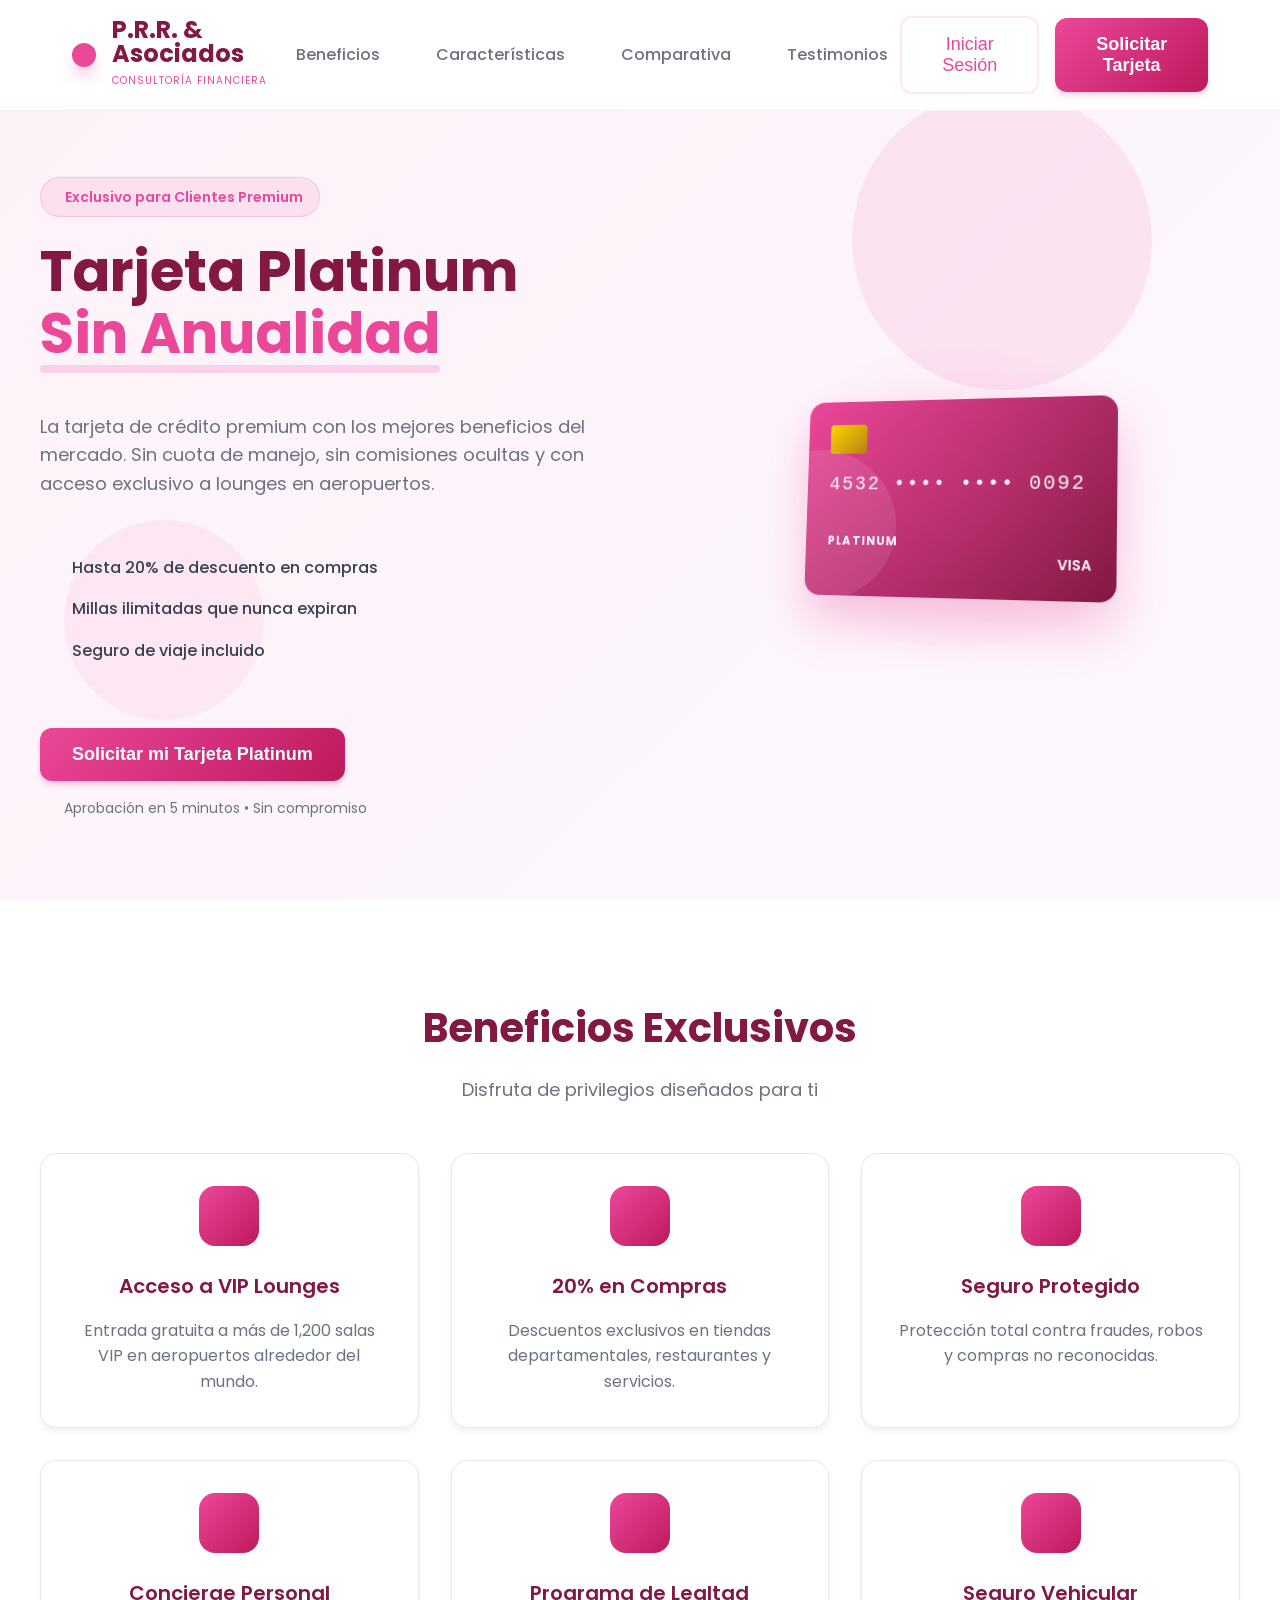
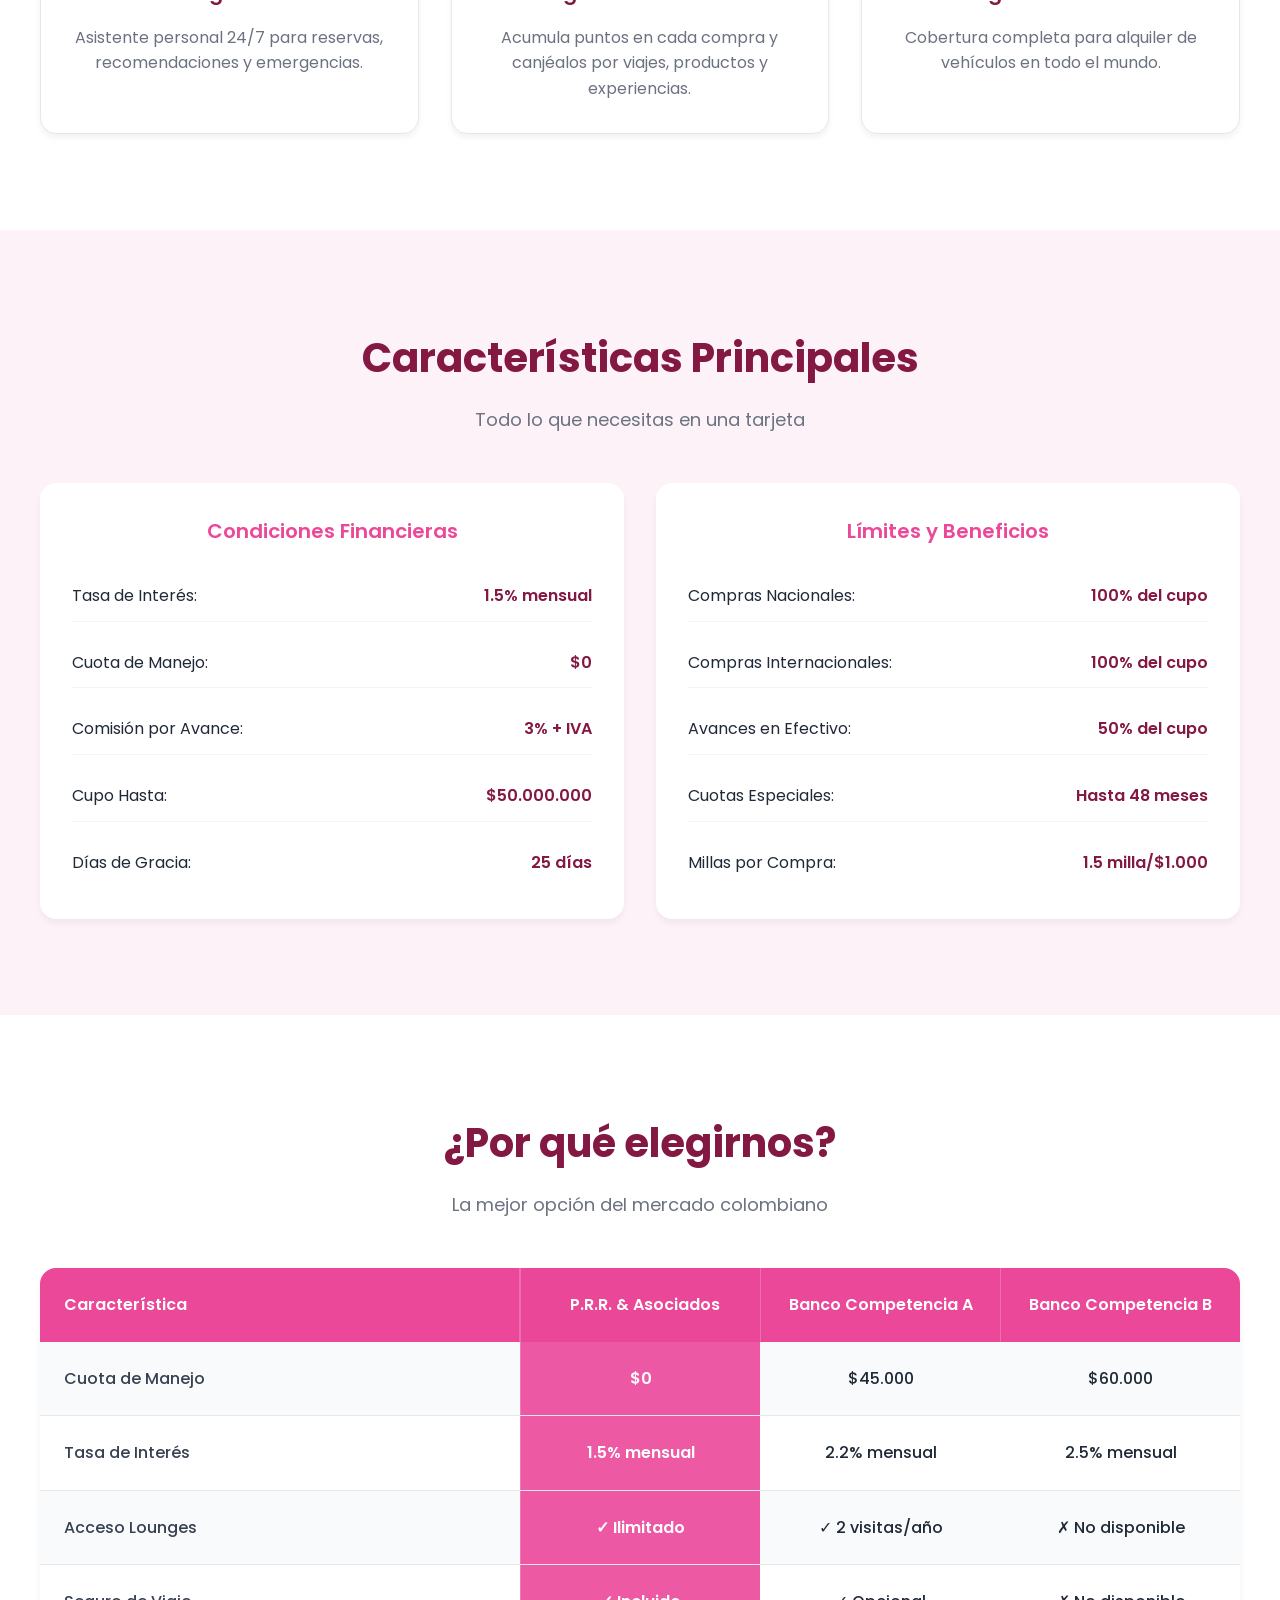
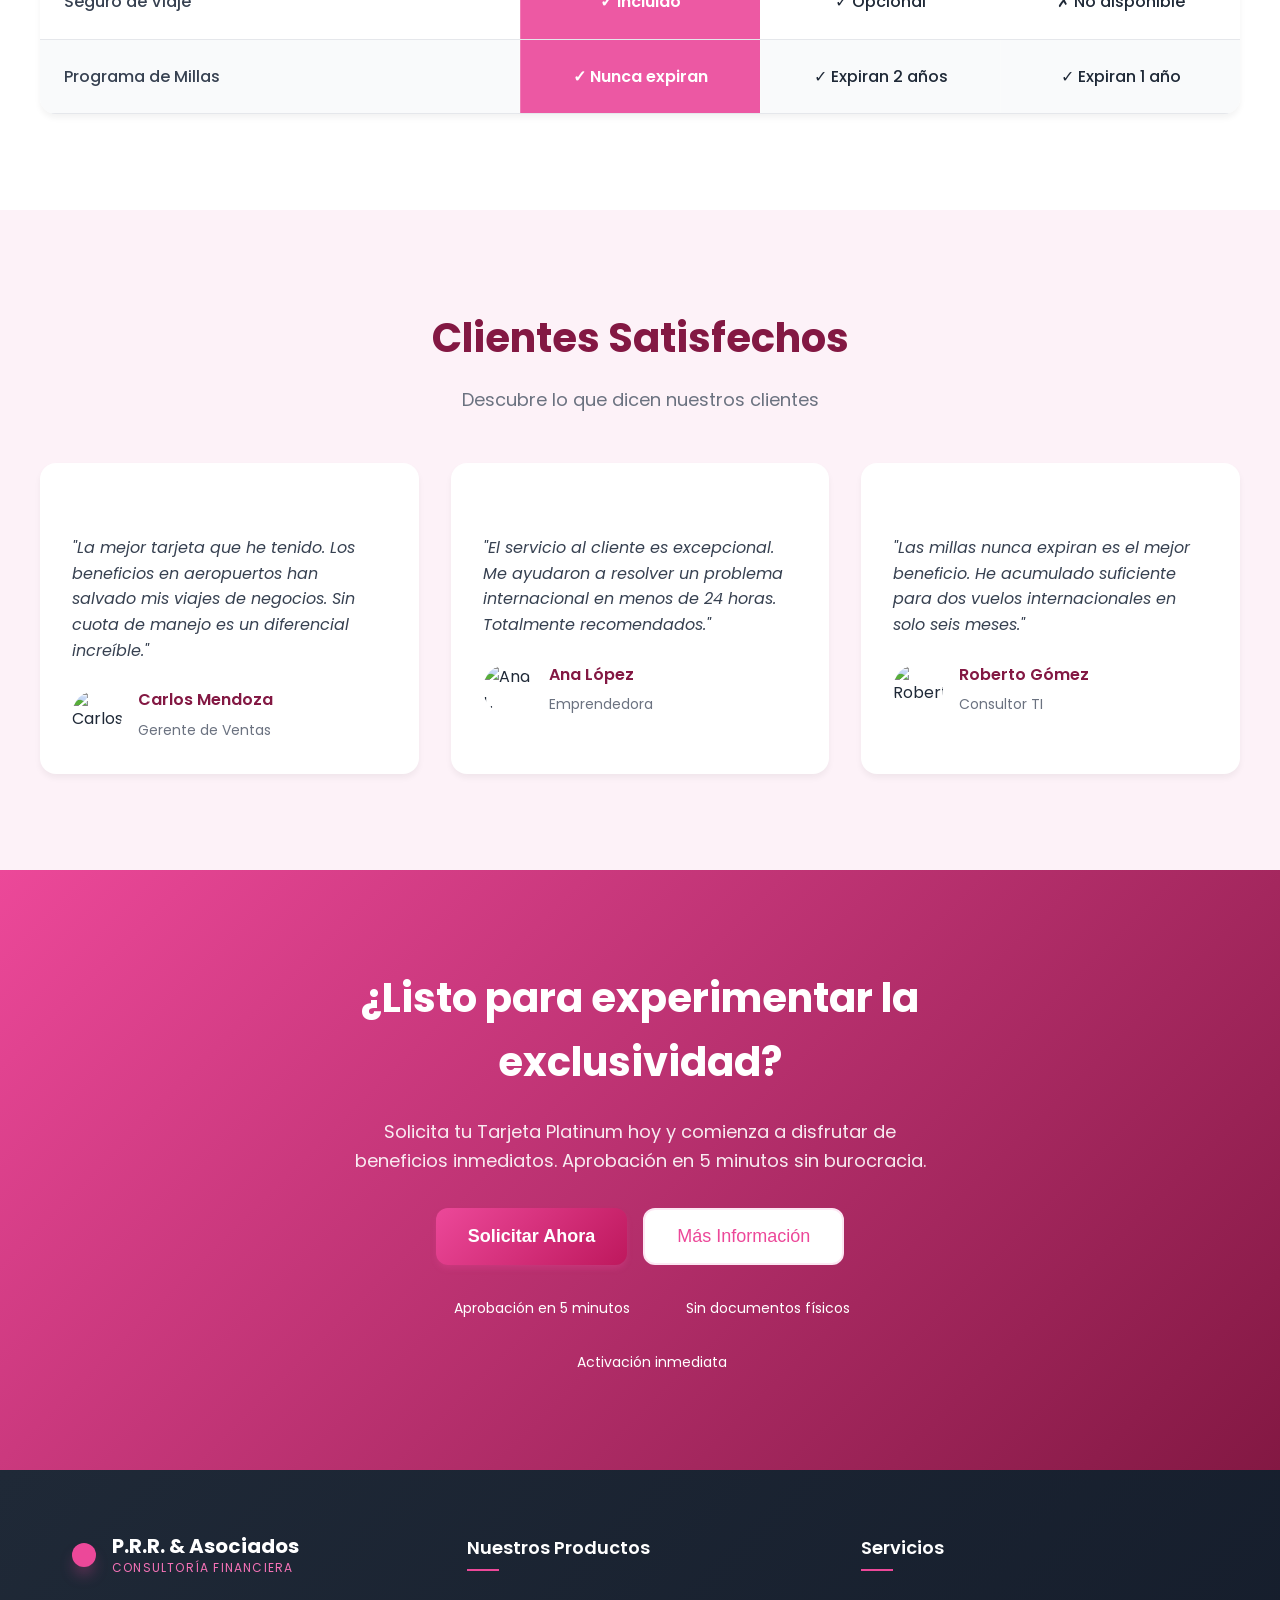
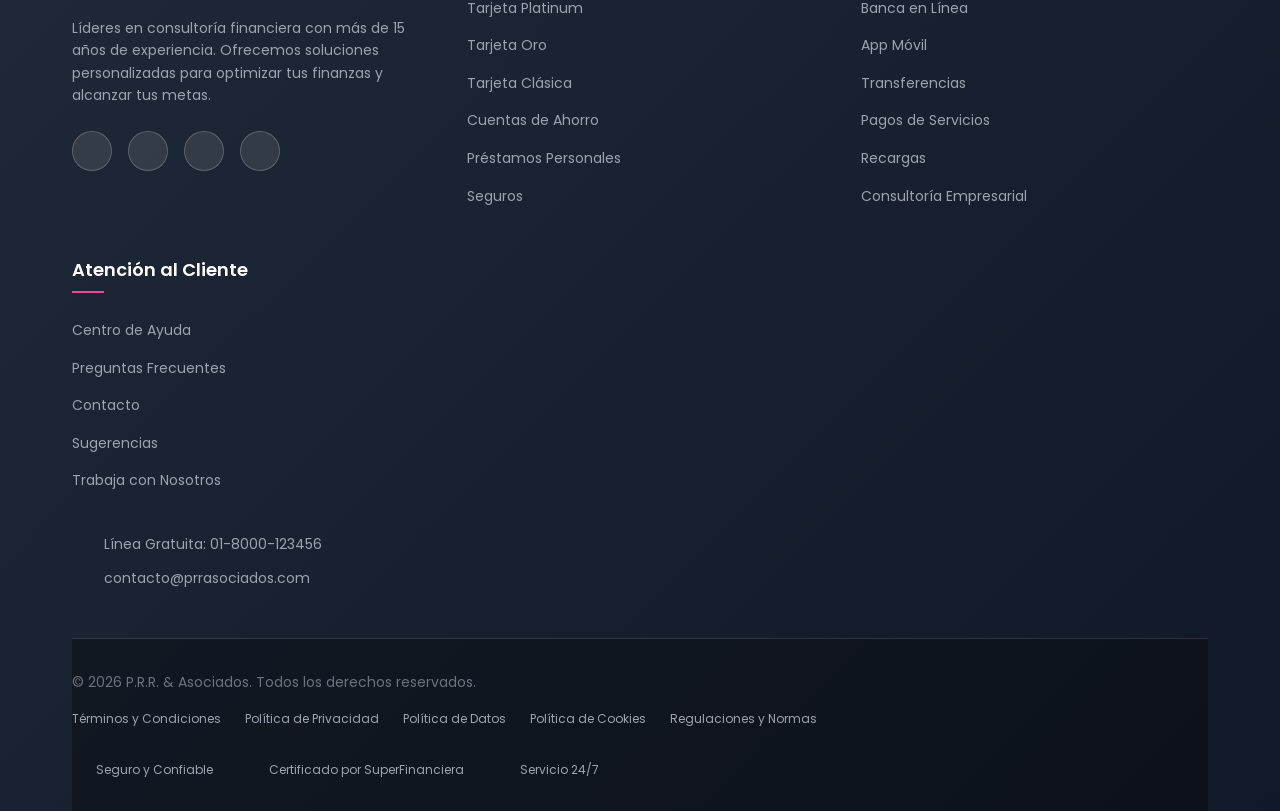
==== commit 63f14e9f: "si" ====
--- a/index.html
+++ b/index.html
@@ -44,7 +44,7 @@
             <div class="nav-section">
                 <p class="nav-section-title">Mi Cuenta</p>
                 <div class="nav-group">
-                    <a href="#" class="nav-link active" data-page="profile">
+                    <a href="#" class="nav-link" data-page="profile">
                         <i data-lucide="user"></i>
                         <span>Mi Perfil</span>
                     </a>
@@ -80,7 +80,7 @@
             <div class="nav-section">
                 <p class="nav-section-title">Mis Productos</p>
                 <div class="nav-group">
-                    <a href="#" class="nav-link active" data-page="cards">
+                    <a href="#" class="nav-link" data-page="cards">
                         <i data-lucide="credit-card"></i>
                         <span>Tarjetas</span>
                     </a>
@@ -137,6 +137,119 @@
 
         <div class="main-content-wrapper">
             <main class="main-content">
+                <!-- SECCIÓN DASHBOARD (VISIBLE POR DEFECTO) -->
+                <div id="dashboard-section" class="content-section">
+                    <section class="hero-section">
+                        <h2 class="hero-title">Dashboard Principal</h2>
+                        <p class="hero-subtitle">Resumen general de tus finanzas</p>
+                    </section>
+
+                    <div class="dashboard-summary">
+                        <div class="summary-cards">
+                            <div class="summary-card">
+                                <div class="summary-icon">
+                                    <i data-lucide="dollar-sign"></i>
+                                </div>
+                                <div class="summary-content">
+                                    <h3>Saldo Total</h3>
+                                    <p class="summary-amount">$66,430,000</p>
+                                    <span class="summary-change positive">+2.3%</span>
+                                </div>
+                            </div>
+                            <div class="summary-card">
+                                <div class="summary-icon">
+                                    <i data-lucide="credit-card"></i>
+                                </div>
+                                <div class="summary-content">
+                                    <h3>Límite Disponible</h3>
+                                    <p class="summary-amount">$18,500,000</p>
+                                    <span class="summary-change">Sin cambios</span>
+                                </div>
+                            </div>
+                            <div class="summary-card">
+                                <div class="summary-icon">
+                                    <i data-lucide="trending-up"></i>
+                                </div>
+                                <div class="summary-content">
+                                    <h3>Inversiones</h3>
+                                    <p class="summary-amount">$25,200,000</p>
+                                    <span class="summary-change positive">+5.1%</span>
+                                </div>
+                            </div>
+                        </div>
+                    </div>
+
+                    <div class="dashboard-content">
+                        <div class="dashboard-section">
+                            <h3>Actividad Reciente</h3>
+                            <div class="recent-activity">
+                                <div class="activity-item">
+                                    <div class="activity-icon positive">
+                                        <i data-lucide="arrow-down-left"></i>
+                                    </div>
+                                    <div class="activity-details">
+                                        <h4>Consignación Recibida</h4>
+                                        <p>Nómina - Tech Solutions S.A.</p>
+                                        <span class="activity-amount">+$8,500,000</span>
+                                    </div>
+                                </div>
+                                <div class="activity-item">
+                                    <div class="activity-icon negative">
+                                        <i data-lucide="arrow-up-right"></i>
+                                    </div>
+                                    <div class="activity-details">
+                                        <h4>Transferencia Enviada</h4>
+                                        <p>María González - Cuenta Ahorros</p>
+                                        <span class="activity-amount">-$850,000</span>
+                                    </div>
+                                </div>
+                            </div>
+                        </div>
+                    </div>
+                </div>
+
+                <!-- SECCIÓN TRANSACCIONES (OCULTA POR DEFECTO) -->
+                <div id="transactions-section" class="content-section hidden">
+                    <section class="hero-section">
+                        <h2 class="hero-title">Historial de Transacciones</h2>
+                        <p class="hero-subtitle">Todas tus transacciones en un solo lugar</p>
+                    </section>
+
+                    <div class="transactions-container">
+                        <div class="transactions-filters">
+                            <button class="filter-btn active">Todas</button>
+                            <button class="filter-btn">Ingresos</button>
+                            <button class="filter-btn">Egresos</button>
+                            <button class="filter-btn">Transferencias</button>
+                        </div>
+                        
+                        <div class="transactions-list">
+                            <div class="transaction-item">
+                                <div class="transaction-icon positive">
+                                    <i data-lucide="plus-circle"></i>
+                                </div>
+                                <div class="transaction-details">
+                                    <h4>Consignación</h4>
+                                    <p>Tech Solutions S.A. - Nómina</p>
+                                    <span class="transaction-date">14 Abr 2026</span>
+                                </div>
+                                <div class="transaction-amount positive">+$8,500,000</div>
+                            </div>
+                            <div class="transaction-item">
+                                <div class="transaction-icon negative">
+                                    <i data-lucide="shopping-cart"></i>
+                                </div>
+                                <div class="transaction-details">
+                                    <h4>Compra</h4>
+                                    <p>Exito - Supermercado</p>
+                                    <span class="transaction-date">13 Abr 2026</span>
+                                </div>
+                                <div class="transaction-amount negative">-$245,600</div>
+                            </div>
+                        </div>
+                    </div>
+                </div>
+
                 <!-- SECCIÓN PERFIL (OCULTA POR DEFECTO) -->
                 <div id="profile-section" class="content-section hidden">
                     <section class="hero-section">
@@ -330,17 +443,20 @@
                                         Seguridad
                                     </h4>
                                     <div class="security-actions">
-                                        <button class="security-btn">
+                                        <button class="security-btn security-enabled" data-feature="change-password">
                                             <i data-lucide="key"></i>
                                             Cambiar Contraseña
                                         </button>
-                                        <button class="security-btn">
+                                        <!-- Botones deshabilitados por feature flags -->
+                                        <button class="security-btn security-disabled" data-feature="2fa" disabled>
                                             <i data-lucide="smartphone"></i>
                                             Autenticación de Dos Factores
+                                            <span class="feature-badge">Próximamente</span>
                                         </button>
-                                        <button class="security-btn">
+                                        <button class="security-btn security-disabled" data-feature="biometrics" disabled>
                                             <i data-lucide="fingerprint"></i>
                                             Biometría Facial
+                                            <span class="feature-badge">Próximamente</span>
                                         </button>
                                     </div>
                                 </div>
@@ -525,6 +641,189 @@
                     </section>
                 </div>
 
+                <!-- SECCIÓN CONFIGURACIÓN (OCULTA POR DEFECTO) -->
+                <div id="settings-section" class="content-section hidden">
+                    <section class="hero-section">
+                        <h2 class="hero-title">Configuración</h2>
+                        <p class="hero-subtitle">Personaliza tu experiencia y ajusta tus preferencias</p>
+                    </section>
+
+                    <div class="settings-container">
+                        <div class="settings-section">
+                            <h3>Preferencias de Cuenta</h3>
+                            <div class="settings-group">
+                                <div class="setting-item">
+                                    <div class="setting-info">
+                                        <h4>Idioma</h4>
+                                        <p>Selecciona tu idioma preferido</p>
+                                    </div>
+                                    <select class="setting-select">
+                                        <option value="es" selected>Español</option>
+                                        <option value="en">English</option>
+                                    </select>
+                                </div>
+                                <div class="setting-item">
+                                    <div class="setting-info">
+                                        <h4>Zona Horaria</h4>
+                                        <p>Ajusta la zona horaria para fechas y transacciones</p>
+                                    </div>
+                                    <select class="setting-select">
+                                        <option value="bogota" selected>Bogotá (GMT-5)</option>
+                                        <option value="mexico">Ciudad de México (GMT-6)</option>
+                                    </select>
+                                </div>
+                            </div>
+                        </div>
+
+                        <div class="settings-section">
+                            <h3>Notificaciones</h3>
+                            <div class="settings-group">
+                                <div class="setting-item">
+                                    <div class="setting-info">
+                                        <h4>Alertas de Transacciones</h4>
+                                        <p>Recibe notificaciones de cada transacción</p>
+                                    </div>
+                                    <label class="toggle-switch">
+                                        <input type="checkbox" checked>
+                                        <span class="toggle-slider"></span>
+                                    </label>
+                                </div>
+                                <div class="setting-item">
+                                    <div class="setting-info">
+                                        <h4>Recordatorios de Pagos</h4>
+                                        <p>Alertas sobre fechas de vencimiento</p>
+                                    </div>
+                                    <label class="toggle-switch">
+                                        <input type="checkbox" checked>
+                                        <span class="toggle-slider"></span>
+                                    </label>
+                                </div>
+                            </div>
+                        </div>
+
+                        <div class="settings-section">
+                            <h3>Seguridad</h3>
+                            <div class="settings-group">
+                                <button class="setting-btn security-enabled" data-feature="change-password">
+                                    <i data-lucide="key"></i>
+                                    Cambiar Contraseña
+                                </button>
+                                <!-- Botones deshabilitados por feature flags -->
+                                <button class="setting-btn security-disabled" data-feature="identity-verification" disabled>
+                                    <i data-lucide="shield"></i>
+                                    Verificar Identidad
+                                    <span class="feature-badge">Próximamente</span>
+                                </button>
+                                <button class="setting-btn security-disabled" data-feature="connected-devices" disabled>
+                                    <i data-lucide="smartphone"></i>
+                                    Dispositivos Conectados
+                                    <span class="feature-badge">Próximamente</span>
+                                </button>
+                            </div>
+                        </div>
+                    </div>
+                </div>
+
+                <!-- SECCIÓN CUENTAS (OCULTA POR DEFECTO) -->
+                <div id="accounts-section" class="content-section hidden">
+                    <section class="hero-section">
+                        <h2 class="hero-title">Mis Cuentas</h2>
+                        <p class="hero-subtitle">Consulta el saldo y detalles de todas tus cuentas</p>
+                    </section>
+
+                    <div class="accounts-container">
+                        <div class="account-card">
+                            <div class="account-header">
+                                <div class="account-icon savings">
+                                    <i data-lucide="wallet"></i>
+                                </div>
+                                <div class="account-info">
+                                    <h4>Cuenta de Ahorros</h4>
+                                    <p class="account-number">****8734</p>
+                                </div>
+                                <div class="account-balance">
+                                    <p class="balance-label">Saldo Actual</p>
+                                    <p class="balance-amount">$12,450,000</p>
+                                </div>
+                            </div>
+                            <div class="account-details">
+                                <div class="detail-row">
+                                    <span>Tasa de Interés:</span>
+                                    <span>4.5% EA</span>
+                                </div>
+                                <div class="detail-row">
+                                    <span>Categoria:</span>
+                                    <span>Cuenta Premium</span>
+                                </div>
+                                <div class="account-actions">
+                                    <button class="btn-small">Ver Movimientos</button>
+                                    <button class="btn-small">Transferir</button>
+                                </div>
+                            </div>
+                        </div>
+
+                        <div class="account-card">
+                            <div class="account-header">
+                                <div class="account-icon current">
+                                    <i data-lucide="briefcase"></i>
+                                </div>
+                                <div class="account-info">
+                                    <h4>Cuenta Corriente</h4>
+                                    <p class="account-number">****5510</p>
+                                </div>
+                                <div class="account-balance">
+                                    <p class="balance-label">Saldo Disponible</p>
+                                    <p class="balance-amount">$8,750,000</p>
+                                </div>
+                            </div>
+                            <div class="account-details">
+                                <div class="detail-row">
+                                    <span>Sobregiro:</span>
+                                    <span>$5,000,000</span>
+                                </div>
+                                <div class="detail-row">
+                                    <span>Manejo Mensual:</span>
+                                    <span>$25,000</span>
+                                </div>
+                                <div class="account-actions">
+                                    <button class="btn-small">Ver Movimientos</button>
+                                    <button class="btn-small">Transferir</button>
+                                </div>
+                            </div>
+                        </div>
+
+                        <div class="account-card">
+                            <div class="account-header">
+                                <div class="account-icon investment">
+                                    <i data-lucide="trending-up"></i>
+                                </div>
+                                <div class="account-info">
+                                    <h4>Cuenta de Inversión</h4>
+                                    <p class="account-number">****2341</p>
+                                </div>
+                                <div class="account-balance">
+                                    <p class="balance-label">Valor Actual</p>
+                                    <p class="balance-amount">$25,200,000</p>
+                                </div>
+                            </div>
+                            <div class="account-details">
+                                <div class="detail-row">
+                                    <span>Rendimiento:</span>
+                                    <span>+8.2% anual</span>
+                                </div>
+                                <div class="detail-row">
+                                    <span>Tipo:</span>
+                                    <span>Fondo de Inversión</span>
+                                </div>
+                                <div class="account-actions">
+                                    <button class="btn-small">Ver Detalles</button>
+                                    <button class="btn-small">Invertir Más</button>
+                                </div>
+                            </div>
+                        </div>
+                    </div>
+                </div>
+
                 <!-- SECCIÓN CONSIGNAR (OCULTA POR DEFECTO) -->
                 <div id="deposit-section" class="content-section hidden">
                     <section class="hero-section">
@@ -838,94 +1137,10 @@
                         </div>
 
                         <div class="movements-list">
-                            <div class="movement-item deposit">
-                                <div class="movement-icon">
-                                    <i data-lucide="plus-circle"></i>
-                                </div>
-                                <div class="movement-details">
-                                    <h4>Consignación</h4>
-                                    <p>Transferencia desde Banco de Bogotá</p>
-                                    <span class="movement-date">14 Abr 2026 - 10:23 AM</span>
-                                </div>
-                                <div class="movement-amount positive">
-                                    <span class="amount">+$5,000,000</span>
-                                    <span class="account">Platinum</span>
-                                </div>
-                            </div>
-
-                            <div class="movement-item transfer">
-                                <div class="movement-icon">
-                                    <i data-lucide="send"></i>
-                                </div>
-                                <div class="movement-details">
-                                    <h4>Transferencia Enviada</h4>
-                                    <p>A María González - ****7890</p>
-                                    <span class="movement-date">13 Abr 2026 - 3:45 PM</span>
-                                </div>
-                                <div class="movement-amount negative">
-                                    <span class="amount">-$850,000</span>
-                                    <span class="account">Ahorros</span>
-                                </div>
-                            </div>
-
-                            <div class="movement-item purchase">
-                                <div class="movement-icon">
-                                    <i data-lucide="shopping-cart"></i>
-                                </div>
-                                <div class="movement-details">
-                                    <h4>Compra</h4>
-                                    <p>Exito - Supermercado</p>
-                                    <span class="movement-date">12 Abr 2026 - 6:20 PM</span>
-                                </div>
-                                <div class="movement-amount negative">
-                                    <span class="amount">-$245,600</span>
-                                    <span class="account">Platinum</span>
-                                </div>
-                            </div>
-
-                            <div class="movement-item deposit">
-                                <div class="movement-icon">
-                                    <i data-lucide="plus-circle"></i>
-                                </div>
-                                <div class="movement-details">
-                                    <h4>Consignación</h4>
-                                    <p>Nómina mensual - Tech Solutions S.A.</p>
-                                    <span class="movement-date">10 Abr 2026 - 9:00 AM</span>
-                                </div>
-                                <div class="movement-amount positive">
-                                    <span class="amount">+$8,500,000</span>
-                                    <span class="account">Corriente</span>
-                                </div>
-                            </div>
-
-                            <div class="movement-item withdrawal">
-                                <div class="movement-icon">
-                                    <i data-lucide="atm"></i>
-                                </div>
-                                <div class="movement-details">
-                                    <h4>Retiro ATM</h4>
-                                    <p>Cajero Automático - Centro Comercial</p>
-                                    <span class="movement-date">8 Abr 2026 - 2:15 PM</span>
-                                </div>
-                                <div class="movement-amount negative">
-                                    <span class="amount">-$500,000</span>
-                                    <span class="account">Ahorros</span>
-                                </div>
-                            </div>
-
-                            <div class="movement-item transfer">
-                                <div class="movement-icon">
-                                    <i data-lucide="send"></i>
-                                </div>
-                                <div class="movement-details">
-                                    <h4>Transferencia Recibida</h4>
-                                    <p>De Carlos Rodríguez - ****1234</p>
-                                    <span class="movement-date">5 Abr 2026 - 11:30 AM</span>
-                                </div>
-                                <div class="movement-amount positive">
-                                    <span class="amount">+$1,200,000</span>
-                                    <span class="account">Corriente</span>
-                                </div>
+                            <!-- Los movimientos se renderizarán dinámicamente aquí -->
+                            <div class="loading-movements">
+                                <i data-lucide="loader-2" class="animate-spin"></i>
+                                <p>Cargando movimientos...</p>
                             </div>
                         </div>
 
--- a/css/styles.css
+++ b/css/styles.css
@@ -43,6 +43,7 @@
 
 main.main-content {
     flex: 1;
+    overflow-y: auto;
 }
 
 /* --- SIDEBAR --- */
@@ -57,6 +58,9 @@
     z-index: 50;
     transition: transform 0.4s cubic-bezier(0.4, 0, 0.2, 1);
     border-right: 1px solid #fef2f8;
+    display: flex;
+    flex-direction: column;
+    overflow-y: auto;
 }
 
 .sidebar-hidden {
@@ -99,8 +103,38 @@
 .sidebar-nav {
     flex: 1;
     padding: 0 2rem;
-    margin-bottom: auto;
-    padding-bottom: 8rem;
+    overflow-y: auto;
+    overflow-x: hidden;
+    scrollbar-width: thin;
+    scrollbar-color: rgba(236, 72, 153, 0.3) transparent;
+    scroll-behavior: smooth;
+    -webkit-overflow-scrolling: touch;
+}
+
+.sidebar-nav:hover {
+    scrollbar-color: rgba(236, 72, 153, 0.5) transparent;
+}
+
+.sidebar-nav::-webkit-scrollbar {
+    width: 6px;
+}
+
+.sidebar-nav::-webkit-scrollbar-track {
+    background: transparent;
+}
+
+.sidebar-nav::-webkit-scrollbar-thumb {
+    background: rgba(236, 72, 153, 0.3);
+    border-radius: 3px;
+    transition: background 0.3s ease;
+}
+
+.sidebar-nav::-webkit-scrollbar-thumb:hover {
+    background: rgba(236, 72, 153, 0.5);
+}
+
+.sidebar-nav::-webkit-scrollbar-thumb:active {
+    background: var(--pink-primary);
 }
 
 .nav-section {
@@ -147,11 +181,11 @@
 }
 
 .sidebar-footer {
-    position: absolute;
-    bottom: 0;
-    width: 100%;
     padding: 2rem;
     background: linear-gradient(to top, #fef2f8, transparent);
+    border-top: 1px solid rgba(236, 72, 153, 0.1);
+    margin-top: auto;
+    flex-shrink: 0;
 }
 
 .user-card {
@@ -1538,7 +1572,7 @@
     min-height: 100vh;
     display: flex;
     align-items: center;
-    padding: 8rem 2rem 4rem;
+    padding: 10rem 2rem 4rem; /* Aumentado padding superior para evitar superposición con navbar */
     position: relative;
     overflow: hidden;
     background: linear-gradient(135deg, var(--pink-light) 0%, #fef7ff 100%);
@@ -1555,6 +1589,9 @@
 
 .hero-landing-text {
     z-index: 2;
+    display: flex;
+    flex-direction: column;
+    gap: 1.5rem; /* Espaciado consistente entre elementos */
 }
 
 .hero-badge {
@@ -1567,8 +1604,17 @@
     border-radius: 2rem;
     font-size: 0.875rem;
     font-weight: 600;
-    margin-bottom: 1.5rem;
     border: 1px solid rgba(236, 72, 153, 0.2);
+    position: relative; /* Asegurar que respete el flujo normal */
+    z-index: 1;
+    align-self: flex-start; /* Alinear al inicio del contenedor */
+    transition: all 0.3s ease;
+}
+
+.hero-badge:hover {
+    background: rgba(236, 72, 153, 0.15);
+    transform: translateY(-2px);
+    box-shadow: 0 4px 12px rgba(236, 72, 153, 0.2);
 }
 
 .hero-landing-title {
@@ -2217,6 +2263,627 @@
         gap: 0.75rem;
         align-items: center;
     }
+}
+
+/* --- DASHBOARD SECTION STYLES --- */
+.dashboard-summary {
+    margin-bottom: 3rem;
+}
+
+.summary-cards {
+    display: grid;
+    grid-template-columns: repeat(auto-fit, minmax(280px, 1fr));
+    gap: 1.5rem;
+    margin-bottom: 2rem;
+}
+
+.summary-card {
+    background: white;
+    border-radius: 1rem;
+    padding: 1.5rem;
+    box-shadow: 0 4px 6px rgba(0, 0, 0, 0.05);
+    display: flex;
+    align-items: center;
+    gap: 1rem;
+    transition: transform 0.3s ease, box-shadow 0.3s ease;
+}
+
+.summary-card:hover {
+    transform: translateY(-2px);
+    box-shadow: 0 8px 12px rgba(0, 0, 0, 0.1);
+}
+
+.summary-icon {
+    width: 3rem;
+    height: 3rem;
+    border-radius: 0.75rem;
+    display: flex;
+    align-items: center;
+    justify-content: center;
+    background: linear-gradient(135deg, var(--pink-primary), #be185d);
+    color: white;
+}
+
+.summary-icon i {
+    width: 1.5rem;
+    height: 1.5rem;
+}
+
+.summary-content h3 {
+    font-size: 0.875rem;
+    color: #6b7280;
+    margin-bottom: 0.25rem;
+}
+
+.summary-amount {
+    font-size: 1.5rem;
+    font-weight: 700;
+    color: var(--pink-dark);
+    margin-bottom: 0.25rem;
+}
+
+.summary-change {
+    font-size: 0.75rem;
+    font-weight: 600;
+}
+
+.summary-change.positive {
+    color: #10b981;
+}
+
+.summary-change.negative {
+    color: #ef4444;
+}
+
+.summary-change.neutral {
+    color: #6b7280;
+}
+
+.dashboard-content {
+    display: grid;
+    grid-template-columns: 2fr 1fr;
+    gap: 2rem;
+}
+
+.dashboard-section h3 {
+    font-size: 1.25rem;
+    font-weight: 600;
+    color: var(--pink-dark);
+    margin-bottom: 1.5rem;
+}
+
+.recent-activity {
+    display: flex;
+    flex-direction: column;
+    gap: 1rem;
+}
+
+.activity-item {
+    display: flex;
+    align-items: center;
+    gap: 1rem;
+    padding: 1rem;
+    background: white;
+    border-radius: 0.75rem;
+    box-shadow: 0 2px 4px rgba(0, 0, 0, 0.05);
+    transition: transform 0.2s ease;
+}
+
+.activity-item:hover {
+    transform: translateX(4px);
+}
+
+.activity-icon {
+    width: 2.5rem;
+    height: 2.5rem;
+    border-radius: 50%;
+    display: flex;
+    align-items: center;
+    justify-content: center;
+}
+
+.activity-icon.positive {
+    background: rgba(16, 185, 129, 0.1);
+    color: #10b981;
+}
+
+.activity-icon.negative {
+    background: rgba(239, 68, 68, 0.1);
+    color: #ef4444;
+}
+
+.activity-icon i {
+    width: 1.25rem;
+    height: 1.25rem;
+}
+
+.activity-details h4 {
+    font-weight: 600;
+    color: #374151;
+    margin-bottom: 0.25rem;
+}
+
+.activity-details p {
+    font-size: 0.875rem;
+    color: #6b7280;
+    margin-bottom: 0.25rem;
+}
+
+.activity-amount {
+    font-weight: 700;
+    font-size: 0.875rem;
+}
+
+.activity-amount.positive {
+    color: #10b981;
+}
+
+.activity-amount.negative {
+    color: #ef4444;
+}
+
+/* --- TRANSACTIONS SECTION STYLES --- */
+.transactions-container {
+    max-width: 1000px;
+    margin: 0 auto;
+}
+
+.transactions-filters {
+    display: flex;
+    gap: 1rem;
+    margin-bottom: 2rem;
+    flex-wrap: wrap;
+}
+
+.filter-btn {
+    padding: 0.5rem 1rem;
+    border: 1px solid #e5e7eb;
+    background: white;
+    border-radius: 0.5rem;
+    font-size: 0.875rem;
+    font-weight: 500;
+    color: #6b7280;
+    cursor: pointer;
+    transition: all 0.2s ease;
+}
+
+.filter-btn:hover {
+    border-color: var(--pink-primary);
+    color: var(--pink-primary);
+}
+
+.filter-btn.active {
+    background: var(--pink-primary);
+    border-color: var(--pink-primary);
+    color: white;
+}
+
+.transactions-list {
+    display: flex;
+    flex-direction: column;
+    gap: 1rem;
+}
+
+.transaction-item {
+    display: flex;
+    align-items: center;
+    gap: 1rem;
+    padding: 1rem;
+    background: white;
+    border-radius: 0.75rem;
+    box-shadow: 0 2px 4px rgba(0, 0, 0, 0.05);
+    transition: transform 0.2s ease;
+}
+
+.transaction-item:hover {
+    transform: translateX(4px);
+}
+
+.transaction-icon {
+    width: 2.5rem;
+    height: 2.5rem;
+    border-radius: 50%;
+    display: flex;
+    align-items: center;
+    justify-content: center;
+}
+
+.transaction-icon.positive {
+    background: rgba(16, 185, 129, 0.1);
+    color: #10b981;
+}
+
+.transaction-icon.negative {
+    background: rgba(239, 68, 68, 0.1);
+    color: #ef4444;
+}
+
+.transaction-icon i {
+    width: 1.25rem;
+    height: 1.25rem;
+}
+
+.transaction-details {
+    flex: 1;
+}
+
+.transaction-details h4 {
+    font-weight: 600;
+    color: #374151;
+    margin-bottom: 0.25rem;
+}
+
+.transaction-details p {
+    font-size: 0.875rem;
+    color: #6b7280;
+    margin-bottom: 0.25rem;
+}
+
+.transaction-date {
+    font-size: 0.75rem;
+    color: #9ca3af;
+}
+
+.transaction-amount {
+    font-weight: 700;
+    font-size: 1rem;
+}
+
+.transaction-amount.positive {
+    color: #10b981;
+}
+
+.transaction-amount.negative {
+    color: #ef4444;
+}
+
+/* --- SETTINGS SECTION STYLES --- */
+.settings-container {
+    max-width: 800px;
+    margin: 0 auto;
+}
+
+.settings-section {
+    background: white;
+    border-radius: 1rem;
+    padding: 2rem;
+    margin-bottom: 2rem;
+    box-shadow: 0 4px 6px rgba(0, 0, 0, 0.05);
+}
+
+.settings-section h3 {
+    font-size: 1.25rem;
+    font-weight: 600;
+    color: var(--pink-dark);
+    margin-bottom: 1.5rem;
+    padding-bottom: 0.75rem;
+    border-bottom: 2px solid var(--pink-light);
+}
+
+.settings-group {
+    display: flex;
+    flex-direction: column;
+    gap: 1.5rem;
+}
+
+.setting-item {
+    display: flex;
+    justify-content: space-between;
+    align-items: center;
+    padding: 1rem;
+    border-radius: 0.5rem;
+    background: #f9fafb;
+    transition: background 0.2s ease;
+}
+
+.setting-item:hover {
+    background: #f3f4f6;
+}
+
+.setting-info h4 {
+    font-weight: 600;
+    color: #374151;
+    margin-bottom: 0.25rem;
+}
+
+.setting-info p {
+    font-size: 0.875rem;
+    color: #6b7280;
+}
+
+.setting-select {
+    padding: 0.5rem 1rem;
+    border: 1px solid #d1d5db;
+    border-radius: 0.5rem;
+    background: white;
+    font-size: 0.875rem;
+    color: #374151;
+    cursor: pointer;
+}
+
+.toggle-switch {
+    position: relative;
+    display: inline-block;
+    width: 3rem;
+    height: 1.5rem;
+}
+
+.toggle-switch input {
+    opacity: 0;
+    width: 0;
+    height: 0;
+}
+
+.toggle-slider {
+    position: absolute;
+    cursor: pointer;
+    top: 0;
+    left: 0;
+    right: 0;
+    bottom: 0;
+    background-color: #d1d5db;
+    transition: 0.3s;
+    border-radius: 1.5rem;
+}
+
+.toggle-slider:before {
+    position: absolute;
+    content: "";
+    height: 1.125rem;
+    width: 1.125rem;
+    left: 0.1875rem;
+    bottom: 0.1875rem;
+    background-color: white;
+    transition: 0.3s;
+    border-radius: 50%;
+}
+
+input:checked + .toggle-slider {
+    background-color: var(--pink-primary);
+}
+
+input:checked + .toggle-slider:before {
+    transform: translateX(1.5rem);
+}
+
+.setting-btn {
+    display: flex;
+    align-items: center;
+    gap: 0.75rem;
+    width: 100%;
+    padding: 1rem;
+    border: 1px solid #e5e7eb;
+    background: white;
+    border-radius: 0.5rem;
+    font-size: 0.875rem;
+    font-weight: 500;
+    color: #374151;
+    cursor: pointer;
+    transition: all 0.2s ease;
+}
+
+.setting-btn:hover {
+    border-color: var(--pink-primary);
+    color: var(--pink-primary);
+    background: rgba(236, 72, 153, 0.05);
+}
+
+.setting-btn i {
+    width: 1.25rem;
+    height: 1.25rem;
+}
+
+/* --- ACCOUNTS SECTION STYLES --- */
+.accounts-container {
+    display: grid;
+    grid-template-columns: repeat(auto-fit, minmax(350px, 1fr));
+    gap: 2rem;
+    max-width: 1200px;
+    margin: 0 auto;
+}
+
+.account-card {
+    background: white;
+    border-radius: 1rem;
+    box-shadow: 0 4px 6px rgba(0, 0, 0, 0.05);
+    overflow: hidden;
+    transition: transform 0.3s ease, box-shadow 0.3s ease;
+}
+
+.account-card:hover {
+    transform: translateY(-4px);
+    box-shadow: 0 8px 12px rgba(0, 0, 0, 0.1);
+}
+
+.account-header {
+    display: flex;
+    align-items: center;
+    gap: 1rem;
+    padding: 1.5rem;
+    background: linear-gradient(135deg, #f9fafb, #f3f4f6);
+    border-bottom: 1px solid #e5e7eb;
+}
+
+.account-icon {
+    width: 3rem;
+    height: 3rem;
+    border-radius: 0.75rem;
+    display: flex;
+    align-items: center;
+    justify-content: center;
+    color: white;
+}
+
+.account-icon.savings {
+    background: linear-gradient(135deg, #10b981, #059669);
+}
+
+.account-icon.current {
+    background: linear-gradient(135deg, #3b82f6, #2563eb);
+}
+
+.account-icon.investment {
+    background: linear-gradient(135deg, #8b5cf6, #7c3aed);
+}
+
+.account-icon i {
+    width: 1.5rem;
+    height: 1.5rem;
+}
+
+.account-info h4 {
+    font-weight: 600;
+    color: #374151;
+    margin-bottom: 0.25rem;
+}
+
+.account-number {
+    font-size: 0.875rem;
+    color: #6b7280;
+}
+
+.account-balance {
+    margin-left: auto;
+    text-align: right;
+}
+
+.balance-label {
+    font-size: 0.75rem;
+    color: #6b7280;
+    margin-bottom: 0.25rem;
+}
+
+.balance-amount {
+    font-size: 1.25rem;
+    font-weight: 700;
+    color: var(--pink-dark);
+}
+
+.account-details {
+    padding: 1.5rem;
+}
+
+.detail-row {
+    display: flex;
+    justify-content: space-between;
+    align-items: center;
+    padding: 0.5rem 0;
+    border-bottom: 1px solid #f3f4f6;
+}
+
+.detail-row:last-child {
+    border-bottom: none;
+}
+
+.detail-row span:first-child {
+    font-size: 0.875rem;
+    color: #6b7280;
+}
+
+.detail-row span:last-child {
+    font-weight: 600;
+    color: #374151;
+}
+
+.account-actions {
+    display: flex;
+    gap: 1rem;
+    margin-top: 1.5rem;
+    padding-top: 1.5rem;
+    border-top: 1px solid #f3f4f6;
+}
+
+.btn-small {
+    flex: 1;
+    padding: 0.5rem 1rem;
+    border: 1px solid var(--pink-primary);
+    background: white;
+    color: var(--pink-primary);
+    border-radius: 0.5rem;
+    font-size: 0.875rem;
+    font-weight: 500;
+    cursor: pointer;
+    transition: all 0.2s ease;
+}
+
+.btn-small:hover {
+    background: var(--pink-primary);
+    color: white;
+}
+
+/* --- SECURITY BUTTONS STYLES --- */
+.security-actions {
+    display: flex;
+    flex-direction: column;
+    gap: 1rem;
+}
+
+.security-btn {
+    display: flex;
+    align-items: center;
+    gap: 0.75rem;
+    padding: 1rem;
+    border: 1px solid #e5e7eb;
+    background: white;
+    border-radius: 0.75rem;
+    font-size: 0.875rem;
+    font-weight: 500;
+    color: #374151;
+    cursor: pointer;
+    transition: all 0.3s ease;
+    position: relative;
+    overflow: hidden;
+}
+
+.security-btn.security-enabled {
+    border-color: var(--pink-primary);
+    color: var(--pink-primary);
+}
+
+.security-btn.security-enabled:hover {
+    background: var(--pink-primary);
+    color: white;
+    transform: translateY(-2px);
+    box-shadow: 0 4px 12px rgba(236, 72, 153, 0.3);
+}
+
+.security-btn.security-disabled {
+    opacity: 0.6;
+    cursor: not-allowed;
+    background: #f9fafb;
+    border-color: #e5e7eb;
+    color: #9ca3af;
+}
+
+.security-btn.security-disabled:hover {
+    background: #f3f4f6;
+    transform: none;
+    box-shadow: none;
+}
+
+.security-btn.security-disabled i {
+    color: #d1d5db;
+}
+
+.feature-badge {
+    position: absolute;
+    top: 0.5rem;
+    right: 0.5rem;
+    background: linear-gradient(135deg, #f59e0b, #d97706);
+    color: white;
+    font-size: 0.625rem;
+    font-weight: 600;
+    padding: 0.25rem 0.5rem;
+    border-radius: 0.25rem;
+    text-transform: uppercase;
+    letter-spacing: 0.05em;
+    box-shadow: 0 2px 4px rgba(245, 158, 11, 0.3);
+}
+
+.security-btn i {
+    width: 1.25rem;
+    height: 1.25rem;
+    flex-shrink: 0;
 }
 
 /* --- PROFILE SECTION STYLES (MEJORADO) --- */
